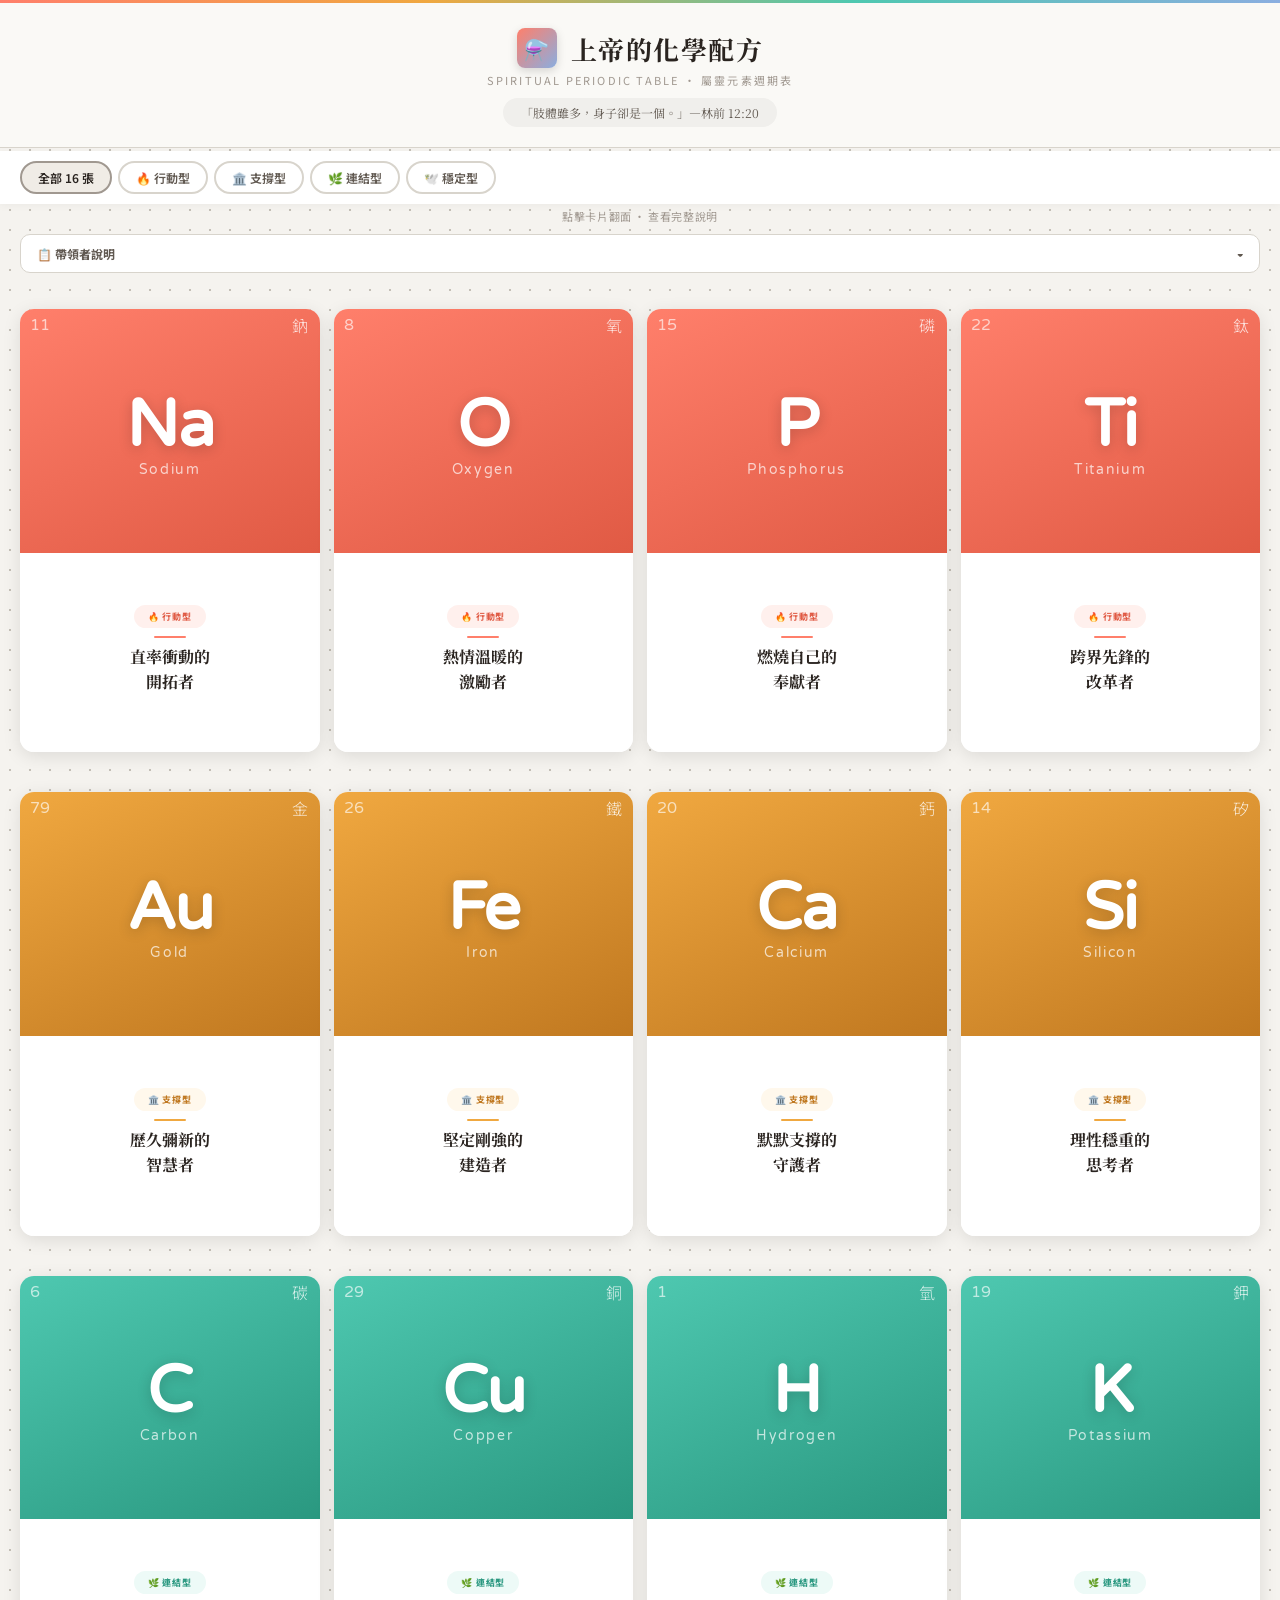
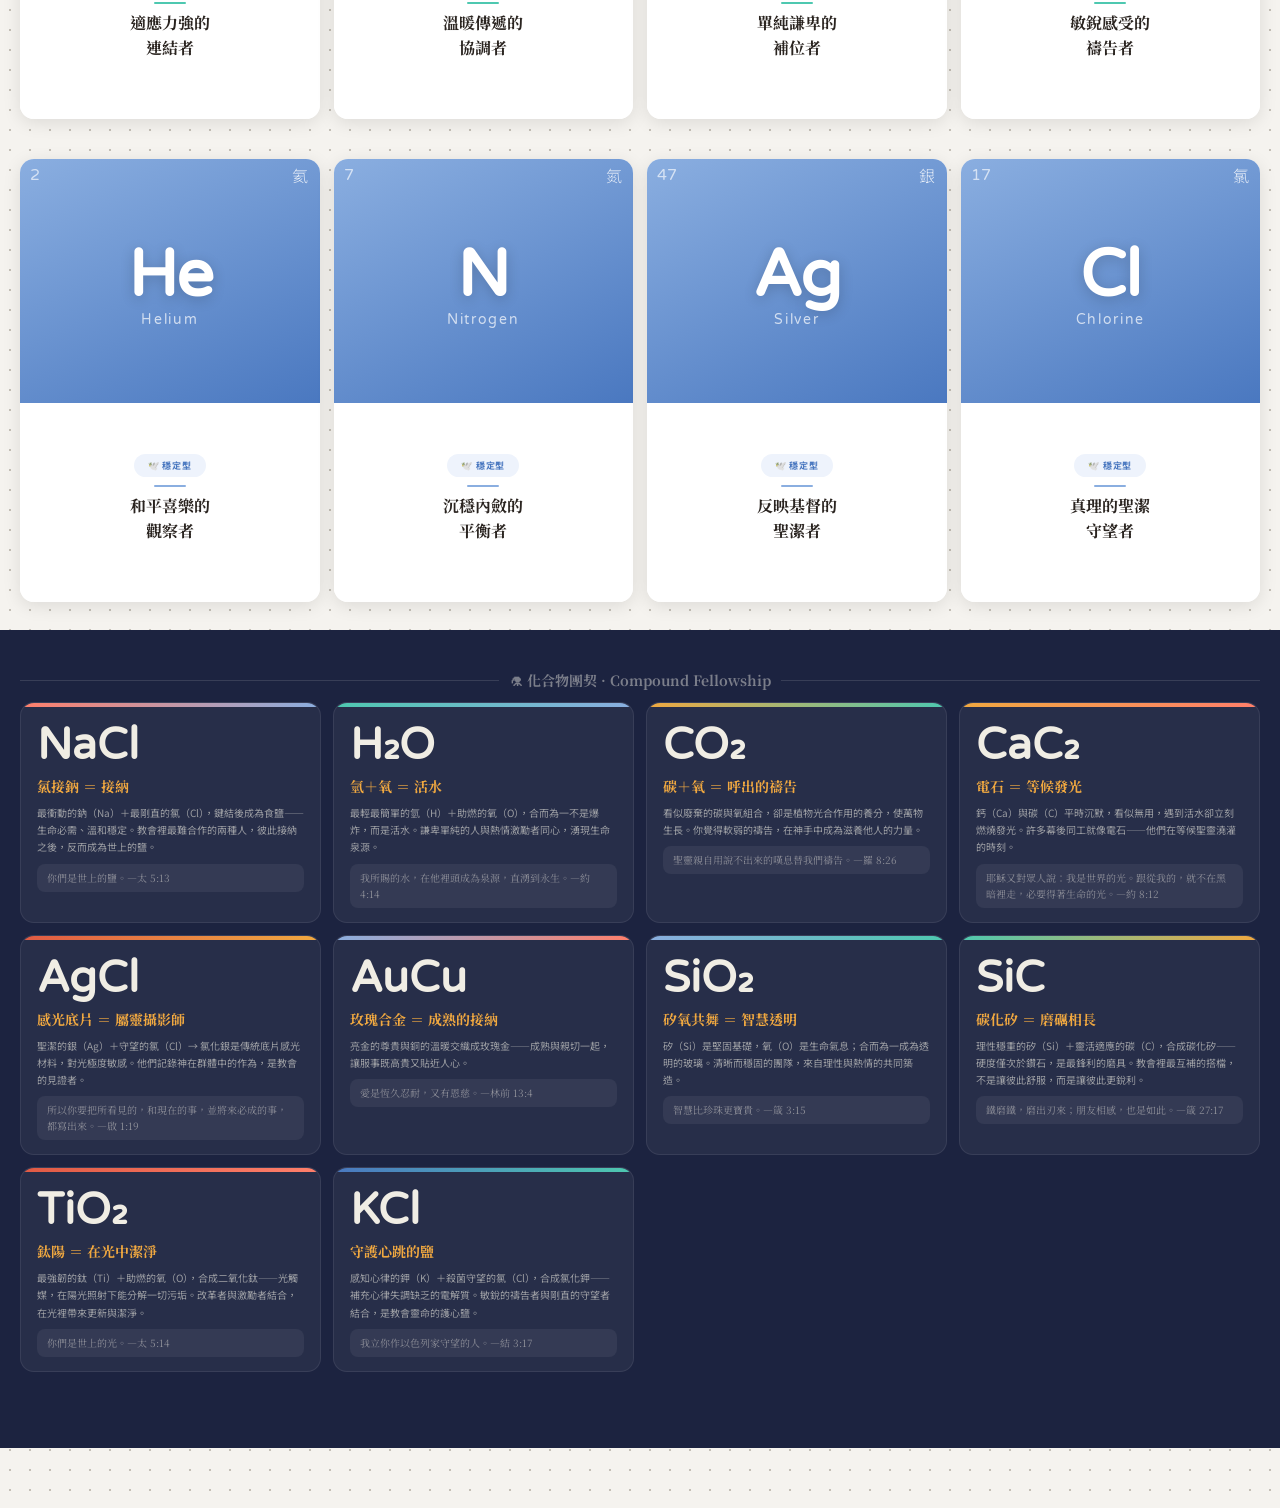
==== index.html @ c9b20472 "publish" ====
<!DOCTYPE html>
<!-- saved from url=(0059)file:///Users/YLC/Downloads/spiritual_element_cards_v2.html -->
<html lang="zh-TW"><head><meta http-equiv="Content-Type" content="text/html; charset=UTF-8">

<meta name="viewport" content="width=device-width, initial-scale=1.0">
<title>屬靈元素週期表 · 彩色版</title>
<link href="https://fonts.googleapis.com/css2?family=Varela+Round&family=Nunito:wght@400;600;700;800;900&family=Noto+Serif+TC:wght@300;400;500;700&family=Noto+Sans+TC:wght@300;400;500;700&display=swap" rel="stylesheet">
<link rel="stylesheet" href="style.css">
</head>
<body>

<div class="header">
  <div class="header-top">
    <div class="header-icon">⚗️</div>
    <h1>上帝的化學配方</h1>
  </div>
  <div class="header-sub">Spiritual Periodic Table · 屬靈元素週期表</div>
  <div class="verse-strip">「肢體雖多，身子卻是一個。」—林前 12:20</div>
</div>

<div class="legend">
  <div class="leg-item"><div class="leg-dot" style="background:var(--action-main)"></div>🔥 行動型</div>
  <div class="leg-item"><div class="leg-dot" style="background:var(--struct-main)"></div>🏛️ 支撐型</div>
  <div class="leg-item"><div class="leg-dot" style="background:var(--rel-main)"></div>🌿 連結型</div>
  <div class="leg-item"><div class="leg-dot" style="background:var(--stab-main)"></div>🕊️ 穩定型</div>
</div>

<div class="filter-bar">
  <div class="fbtn-group">
    <button class="fbtn on-all" onclick="filter(&#39;all&#39;,this,&#39;on-all&#39;)">全部 16 張</button>
    <button class="fbtn" onclick="filter(&#39;action&#39;,this,&#39;on-action&#39;)">🔥 行動型</button>
    <button class="fbtn" onclick="filter(&#39;structural&#39;,this,&#39;on-structural&#39;)">🏛️ 支撐型</button>
    <button class="fbtn" onclick="filter(&#39;relational&#39;,this,&#39;on-relational&#39;)">🌿 連結型</button>
    <button class="fbtn" onclick="filter(&#39;stabilizing&#39;,this,&#39;on-stabilizing&#39;)">🕊️ 穩定型</button>
  </div>
</div>
<div class="controls">
  <p class="hint">點擊卡片翻面 · 查看完整說明</p>
</div>

<div class="guide-section">
  <button class="guide-toggle" onclick="toggleGuide(this)">📋 帶領者說明 <span class="guide-arrow">▾</span></button>
  <div class="guide-body" id="guideBody">
    <div class="guide-content">
      <div class="guide-col">
        <div class="guide-head">⏱ 精簡版 60 分鐘</div>
        <ol class="guide-steps">
          <li><strong>開場說明</strong>（5 min）介紹四種類型，說開場語</li>
          <li><strong>選牌</strong>（10 min）每人從桌上選 1–2 張最像自己的</li>
          <li><strong>翻牌分享</strong>（25 min）分享「最有共鳴」與「最意外」各一點</li>
          <li><strong>化合物配對</strong>（15 min）帶領者選 2–3 組，讓相關元素的人互動</li>
          <li><strong>結尾禱告</strong>（5 min）</li>
        </ol>
        <div class="guide-head" style="margin-top:14px">⏱ 完整版 90 分鐘</div>
        <p class="guide-note">同上，但翻牌分享延長至 45 min，依類型分小組討論；化合物全套逐一介紹。</p>
      </div>
      <div class="guide-col">
        <div class="guide-head">📣 開場語建議</div>
        <p class="guide-tip">「今天的元素類型不是考試結果。你可以不同意自己的分類，也可以同時是好幾個元素。在不同生命場域你可能展現完全不同的特質——這才是正常的人。這是探索的起點，不是固定的標籤。」</p>
        <div class="guide-head" style="margin-top:14px">⚠ 帶領提醒</div>
        <ul class="guide-tips-list">
          <li>「留意」欄是給自己反思的工具，不是拿來評論別人</li>
          <li>不認識的聖經人物沒關係，卡片上有簡短說明，或說「之後可以查查他的故事」</li>
          <li>慕道友在場時，「屬靈特質」可說成「你在關係中展現的特質」</li>
        </ul>
      </div>
    </div>
  </div>
</div>

<div class="grid" id="grid"></div>

<div class="board-section">
<div class="section-wrap">
  <div class="section-title"><span>⚗ 化合物團契 · Compound Fellowship</span></div>
  <div class="cgrid" id="cgrid"></div>
</div>
</div>

<script src="script.js"></script>
</body></html>
---- style.css ----
:root {
  --action-main:   #FF7F6B;
  --action-deep:   #E05A44;
  --action-pale:   #FFF0ED;
  --action-mid:    #FFB8AC;
  --struct-main:   #F0A840;
  --struct-deep:   #C07820;
  --struct-pale:   #FFF8EC;
  --struct-mid:    #F8D090;
  --rel-main:      #4EC8B0;
  --rel-deep:      #2A9880;
  --rel-pale:      #EDFAF7;
  --rel-mid:       #A0E8D8;
  --stab-main:     #8AAEE0;
  --stab-deep:     #4A78C0;
  --stab-pale:     #EEF3FC;
  --stab-mid:      #C0D4F4;
  --gray1:  #f0efec;
  --gray2:  #d8d4cc;
  --gray3:  #a09890;
  --gray4:  #605850;
  --dark:   #2a2420;
  --board:      #1c2340;
  --board-text: #f0ede4;
}
* { margin:0; padding:0; box-sizing:border-box; }

body {
  background-color: #f5f3ef;
  background-image: radial-gradient(circle, #c4bfb6 1px, transparent 1px);
  background-size: 20px 20px;
  font-family: 'Noto Sans TC', sans-serif;
  color: var(--dark);
  min-height: 100vh;
  padding-bottom: 60px;
}

/* ── HEADER ── */
.header {
  background: white;
  text-align: center;
  padding: 28px 20px 20px;
  box-shadow: 0 2px 12px rgba(0,0,0,0.06);
  margin-bottom: 4px;
}
.header-top {
  display: flex;
  align-items: center;
  justify-content: center;
  gap: 14px;
  margin-bottom: 4px;
}
.header-icon {
  width: 40px; height: 40px;
  background: linear-gradient(135deg, var(--action-main), var(--stab-main));
  border-radius: 8px;
  display: flex; align-items: center; justify-content: center;
  font-size: 20px;
  box-shadow: 0 3px 10px rgba(0,0,0,0.15);
}
.header h1 {
  font-family: 'Noto Serif TC', serif;
  font-size: clamp(18px, 4vw, 26px);
  font-weight: 700;
  color: var(--dark);
  letter-spacing: 0.06em;
}
.header-sub {
  font-size: 11px;
  color: var(--gray3);
  letter-spacing: 0.2em;
  text-transform: uppercase;
  margin-bottom: 10px;
}
.verse-strip {
  display: inline-block;
  background: var(--gray1);
  border-radius: 20px;
  padding: 6px 18px;
  font-family: 'Noto Serif TC', serif;
  font-size: 12px;
  color: var(--gray4);
}

/* ── FILTER BAR ── */
.filter-bar {
  background: white;
  display: flex;
  align-items: center;
  justify-content: space-between;
  gap: 12px;
  padding: 10px 20px;
  flex-wrap: nowrap;
  box-shadow: 0 2px 8px rgba(0,0,0,0.04);
  position: sticky;
  top: 0;
  z-index: 100;
}
.fbtn-group {
  display: flex;
  gap: 6px;
  flex-wrap: wrap;
  align-items: center;
}
.fbtn {
  font-family: 'Noto Sans TC', sans-serif;
  font-size: 12px;
  font-weight: 600;
  padding: 6px 16px;
  border: 2px solid var(--gray2);
  border-radius: 24px;
  background: white;
  color: var(--gray4);
  cursor: pointer;
  transition: all 0.2s;
}
.fbtn.on-all        { background: #f0ece6; border-color: var(--gray3); color: var(--dark); }
.fbtn.on-action     { background: var(--action-pale); border-color: var(--action-main); color: var(--action-deep); }
.fbtn.on-structural { background: var(--struct-pale); border-color: var(--struct-main); color: var(--struct-deep); }
.fbtn.on-relational { background: var(--rel-pale); border-color: var(--rel-main); color: var(--rel-deep); }
.fbtn.on-stabilizing{ background: var(--stab-pale); border-color: var(--stab-main); color: var(--stab-deep); }

.controls {
  text-align: center;
  padding: 4px 0 10px;
}

.hint {
  font-size: 11px;
  color: var(--gray3);
  letter-spacing: 0.05em;
}


/* ── GRID ── */
.grid {
  display: grid;
  grid-template-columns: repeat(auto-fill, minmax(162px, 1fr));
  gap: 28px 14px;
  padding: 8px 20px 28px;
  max-width: 1280px;
  margin: 0 auto;
}
@media (min-width: 720px) {
  .grid { grid-template-columns: repeat(4, 1fr); }
}

/* ── CARD FLIP ── */
.card {
  perspective: 800px;
  cursor: pointer;
  transition: transform 0.25s;
  padding-top: 12px;
}
.card:hover { transform: translateY(-4px); }
.card.gone { display: none; }

.inner {
  position: relative;
  width: 100%;
  padding-bottom: 148%;
  transform-style: preserve-3d;
  transition: transform 0.6s cubic-bezier(0.645,0.045,0.355,1);
}
.card.flipped .inner { transform: rotateY(180deg); }

.face {
  position: absolute;
  inset: 0;
  border-radius: 14px;
  backface-visibility: hidden;
  -webkit-backface-visibility: hidden;
  overflow: hidden;
  display: flex;
  flex-direction: column;
}

/* ── FRONT ── */
.front {
  align-items: center;
  box-shadow: 0 4px 18px rgba(0,0,0,0.10);
  background: white;
  border-radius: 14px;
}

.color-band {
  width: 100%;
  height: 55%;
  position: relative;
  display: flex;
  flex-direction: column;
  align-items: center;
  justify-content: center;
  padding: 8px 10px 6px;
  flex-shrink: 0;
}

/* ── TYPE PILL：卡片下半部頂部 ── */
.type-pill {
  font-size: 9px;
  font-weight: 700;
  letter-spacing: 0.08em;
  padding: 5px 14px;
  border-radius: 12px;
  white-space: nowrap;
  margin-bottom: 8px;
}

/* 預設：淡化背色 */
.t-action     .type-pill { background: var(--action-pale); color: var(--action-deep); box-shadow: none; }
.t-structural .type-pill { background: var(--struct-pale); color: var(--struct-deep); box-shadow: none; }
.t-relational .type-pill { background: var(--rel-pale); color: var(--rel-deep); box-shadow: none; }
.t-stabilizing .type-pill { background: var(--stab-pale); color: var(--stab-deep); box-shadow: none; }

.atomic-no {
  position: absolute;
  top: 8px; left: 10px;
  font-family: 'Varela Round', 'Nunito', sans-serif;
  font-size: 16px;
  font-weight: 300;
  color: rgba(255,255,255,0.65);
  line-height: 1;
}

.zh-name {
  position: absolute;
  top: 8px; right: 10px;
  font-family: 'Noto Sans TC', sans-serif;
  font-size: 16px;
  font-weight: 300;
  color: rgba(255,255,255,0.82);
  letter-spacing: 0.08em;
  line-height: 1;
}

.sym {
  font-family: 'Varela Round', 'Nunito', sans-serif;
  font-size: clamp(50px, 10vw, 66px);
  font-weight: 900;
  color: white;
  line-height: 1;
  text-shadow: 0 3px 14px rgba(0,0,0,0.18);
  letter-spacing: -1px;
  margin-top: 6px;
}

.eng-name {
  font-family: 'Varela Round', 'Nunito', sans-serif;
  font-size: 14px;
  font-weight: 150;
  color: rgba(255,255,255,0.70);
  letter-spacing: 0.12em;
  margin-top: 3px;
  text-transform: capitalize;
}

.card-lower {
  background: white;
  width: 100%;
  flex: 1;
  display: flex;
  flex-direction: column;
  align-items: center;
  justify-content: center;
  padding: 10px 10px;
}

.divider {
  width: 32px;
  height: 2px;
  border-radius: 2px;
  margin-bottom: 7px;
}

.card-title {
  font-family: 'Noto Serif TC', serif;
  font-size: 16px;
  font-weight: 700;
  text-align: center;
  line-height: 1.55;
  color: var(--dark);
  margin-bottom: 6px;
}

.card-target {
  font-size: 12px;
  color: var(--gray3);
  text-align: center;
  line-height: 1.5;
  padding: 0 4px;
}

.t-action     .color-band  { background: linear-gradient(155deg, var(--action-main), var(--action-deep)); }
.t-action     .divider     { background: var(--action-main); }
.t-structural .color-band  { background: linear-gradient(155deg, var(--struct-main), var(--struct-deep)); }
.t-structural .divider     { background: var(--struct-main); }
.t-relational .color-band  { background: linear-gradient(155deg, var(--rel-main), var(--rel-deep)); }
.t-relational .divider     { background: var(--rel-main); }
.t-stabilizing .color-band { background: linear-gradient(155deg, var(--stab-main), var(--stab-deep)); }
.t-stabilizing .divider    { background: var(--stab-main); }

/* ── BACK ── */
.back {
  transform: rotateY(180deg);
  background: white;
  box-shadow: 0 4px 18px rgba(0,0,0,0.10);
  overflow: hidden;
  border-radius: 14px;
}
.back-header {
  width: 100%;
  padding: 12px 12px 10px;
  display: flex;
  align-items: center;
  gap: 8px;
}
.back-sym-badge {
  width: 38px; height: 38px;
  border-radius: 8px;
  display: flex;
  align-items: center;
  justify-content: center;
  font-family: 'Varela Round', 'Nunito', sans-serif;
  font-size: 17px;
  font-weight: 900;
  color: white;
  flex-shrink: 0;
}
.back-title-block { flex: 1; min-width: 0; display: flex; align-items: center; justify-content: space-between; gap: 6px; }
.bperson-tag { font-size: 10px; color: var(--gray3); text-align: right; flex-shrink: 0; line-height: 1.4; }
.bperson-note { font-size: 8px; font-weight: 400; opacity: 0.7; display: block; }
.btitle {
  font-family: 'Noto Serif TC', serif;
  font-size: 10px;
  font-weight: 700;
  color: var(--dark);
  line-height: 1.4;
}
.bsub {
  font-size: 8px;
  color: var(--gray3);
  margin-top: 1px;
  font-family: 'Varela Round', sans-serif;
}
.back-divider {
  width: calc(100% - 24px);
  height: 1px;
  background: var(--gray2);
  margin: 0 12px;
}
.back-body {
  flex: 1;
  overflow-y: auto;
  padding: 8px 12px 10px;
  scrollbar-width: thin;
  scrollbar-color: var(--gray2) transparent;
  display: flex;
  flex-direction: column;
}
.back-body::-webkit-scrollbar { width: 3px; }
.back-body::-webkit-scrollbar-thumb { background: var(--gray2); border-radius: 2px; }


.blabel {
  font-size: 7.5px;
  font-weight: 700;
  letter-spacing: 0.18em;
  text-transform: uppercase;
  color: var(--gray3);
  margin: 7px 0 2px;
}
.blabel:first-child { margin-top: 0; }
.btext {
  font-family: 'Noto Sans TC', sans-serif;
  font-size: 9.5px;
  color: var(--gray4);
  line-height: 1.65;
}
.bweak {
  font-size: 9px;
  color: var(--gray3);
  line-height: 1.6;
  font-style: italic;
}
.bverse {
  font-family: 'Noto Serif TC', serif;
  font-size: 9px;
  line-height: 1.65;
  padding: 6px 8px;
  border-radius: 6px;
  margin-top: 6px;
}
.t-action     .back-sym-badge { background: var(--action-main); }
.t-action     .back-header    { background: var(--action-pale); }
.t-action     .bverse         { background: var(--action-pale); color: var(--action-deep); }
.t-structural .back-sym-badge { background: var(--struct-main); }
.t-structural .back-header    { background: var(--struct-pale); }
.t-structural .bverse         { background: var(--struct-pale); color: var(--struct-deep); }
.t-relational .back-sym-badge { background: var(--rel-main); }
.t-relational .back-header    { background: var(--rel-pale); }
.t-relational .bverse         { background: var(--rel-pale); color: var(--rel-deep); }
.t-stabilizing .back-sym-badge { background: var(--stab-main); }
.t-stabilizing .back-header   { background: var(--stab-pale); }
.t-stabilizing .bverse        { background: var(--stab-pale); color: var(--stab-deep); }

/* ── COMPOUND SECTION ── */
.section-wrap {
  max-width: 1280px;
  margin: 0 auto;
  padding: 0 20px;
}
.section-title {
  display: flex;
  align-items: center;
  gap: 10px;
  margin-bottom: 12px;
}
.section-title span {
  font-family: 'Noto Serif TC', serif;
  font-size: 14px;
  font-weight: 700;
  color: var(--gray4);
  white-space: nowrap;
}
.section-title::before, .section-title::after {
  content: '';
  flex: 1;
  height: 1px;
  background: var(--gray2);
}
.cgrid {
  display: grid;
  grid-template-columns: repeat(auto-fill, minmax(240px,1fr));
  gap: 12px;
  padding-bottom: 20px;
}
.ccard {
  background: white;
  border-radius: 14px;
  padding: 16px 16px 14px;
  box-shadow: 0 3px 12px rgba(0,0,0,0.07);
  transition: transform 0.2s, box-shadow 0.2s;
  position: relative;
  overflow: hidden;
}
.ccard:hover { transform: translateY(-3px); box-shadow: 0 6px 20px rgba(0,0,0,0.12); }
.ccard::before { content:''; position:absolute; top:0; left:0; right:0; height:4px; }
.ccard:nth-child(1)::before { background: linear-gradient(90deg, var(--action-main), var(--stab-main)); }
.ccard:nth-child(2)::before { background: linear-gradient(90deg, var(--rel-main), var(--stab-main)); }
.ccard:nth-child(3)::before { background: linear-gradient(90deg, var(--struct-main), var(--rel-main)); }
.ccard:nth-child(4)::before { background: linear-gradient(90deg, var(--struct-main), var(--action-main)); }
.ccard:nth-child(5)::before { background: linear-gradient(90deg, var(--action-deep), var(--struct-main)); }
.ccard:nth-child(6)::before { background: linear-gradient(90deg, var(--stab-main), var(--action-main)); }
.ccard:nth-child(7)::before { background: linear-gradient(90deg, var(--stab-main), var(--rel-main)); }
.ccard:nth-child(8)::before { background: linear-gradient(90deg, var(--rel-main), var(--struct-main)); }
.ccard:nth-child(9)::before { background: linear-gradient(90deg, var(--action-deep), var(--action-main)); }
.ccard:nth-child(10)::before { background: linear-gradient(90deg, var(--stab-deep), var(--rel-main)); }
.cformula { font-family:'Varela Round','Nunito',sans-serif; font-size:22px; font-weight:900; color:var(--dark); margin-bottom:1px; }
.cpun { font-family:'Noto Serif TC',serif; font-size:13px; font-weight:700; color:var(--gray4); margin-bottom:8px; }
.cdesc { font-family:'Noto Sans TC',sans-serif; font-size:10px; color:var(--gray3); line-height:1.72; margin-bottom:8px; }
.cverse { font-family:'Noto Serif TC',serif; font-size:10px; color:var(--gray4); background:var(--gray1); border-radius:8px; padding:6px 10px; line-height:1.6; }

/* ── LEGEND ── */
.legend {
  background: white;
  max-width: 1280px;
  margin: 0 auto 4px;
  padding: 12px 20px;
  display: flex;
  flex-wrap: wrap;
  gap: 10px;
  justify-content: center;
}
.leg-item { display:flex; align-items:center; gap:7px; font-size:11px; color:var(--gray4); }
.leg-dot { width:14px; height:14px; border-radius:4px; flex-shrink:0; }

/* ── LIGHT HEADER ── */
.header {
  background: #faf9f6;
  box-shadow: 0 1px 0 var(--gray2);
  position: relative;
}
.header::before {
  content: '';
  position: absolute;
  top: 0; left: 0; right: 0;
  height: 3px;
  background: linear-gradient(90deg, var(--action-main), var(--struct-main), var(--rel-main), var(--stab-main));
}
.header h1        { color: var(--dark); }
.header-sub       { color: var(--gray3); letter-spacing: 0.2em; }
.verse-strip      { background: var(--gray1); color: var(--gray4); }
.legend           { display: none; }

/* ── BOARD SECTION (化合物黑板) ── */
.board-section {
  background: var(--board);
  padding: 40px 0 56px;
}
.board-section .section-title span         { color: rgba(240,237,228,0.45); }
.board-section .section-title::before,
.board-section .section-title::after       { background: rgba(255,255,255,0.12); }
.board-section .ccard {
  background: rgba(255,255,255,0.05);
  border: 1px solid rgba(255,255,255,0.08);
  box-shadow: none;
}
.board-section .ccard:hover {
  background: rgba(255,255,255,0.09);
  box-shadow: 0 8px 28px rgba(0,0,0,0.35);
  transform: translateY(-3px);
}
.board-section .cformula { font-size: 44px; color: var(--board-text); margin-bottom: 4px; }
.board-section .cpun     { color: var(--struct-main); font-size: 14px; font-weight: 700; }
.board-section .cdesc    { color: rgba(240,237,228,0.58); }
.board-section .cverse   { background: rgba(255,255,255,0.06); color: rgba(240,237,228,0.48); }

/* ── GUIDE SECTION ── */
.guide-section {
  max-width: 1280px;
  margin: 0 auto 16px;
  padding: 0 20px;
}
.guide-toggle {
  width: 100%;
  text-align: left;
  font-family: 'Noto Sans TC', sans-serif;
  font-size: 12px;
  font-weight: 700;
  color: var(--gray4);
  background: white;
  border: 1.5px solid var(--gray2);
  border-radius: 10px;
  padding: 10px 16px;
  cursor: pointer;
  display: flex;
  align-items: center;
  gap: 8px;
  transition: all 0.2s;
}
.guide-toggle:hover { border-color: var(--gray3); background: var(--gray1); }
.guide-toggle.open { border-radius: 10px 10px 0 0; border-bottom-color: transparent; }
.guide-arrow { margin-left: auto; transition: transform 0.25s; display: inline-block; }
.guide-toggle.open .guide-arrow { transform: rotate(180deg); }
.guide-body {
  display: none;
  background: white;
  border: 1.5px solid var(--gray2);
  border-top: none;
  border-radius: 0 0 10px 10px;
  padding: 16px 20px;
}
.guide-content {
  display: grid;
  grid-template-columns: 1fr 1fr;
  gap: 24px;
}
@media (max-width: 600px) { .guide-content { grid-template-columns: 1fr; } }
.guide-head {
  font-size: 10px;
  font-weight: 700;
  letter-spacing: 0.12em;
  text-transform: uppercase;
  color: var(--gray3);
  margin-bottom: 8px;
}
.guide-steps {
  font-size: 12px;
  color: var(--gray4);
  line-height: 1.9;
  padding-left: 18px;
  margin: 0;
}
.guide-steps strong { color: var(--dark); }
.guide-note { font-size: 11px; color: var(--gray3); line-height: 1.7; margin: 0; }
.guide-tip {
  font-family: 'Noto Serif TC', serif;
  font-size: 11px;
  color: var(--gray4);
  background: var(--gray1);
  border-radius: 8px;
  padding: 10px 14px;
  line-height: 1.8;
  margin: 0;
}
.guide-tips-list {
  font-size: 11px;
  color: var(--gray4);
  line-height: 1.9;
  padding-left: 18px;
  margin: 0;
}
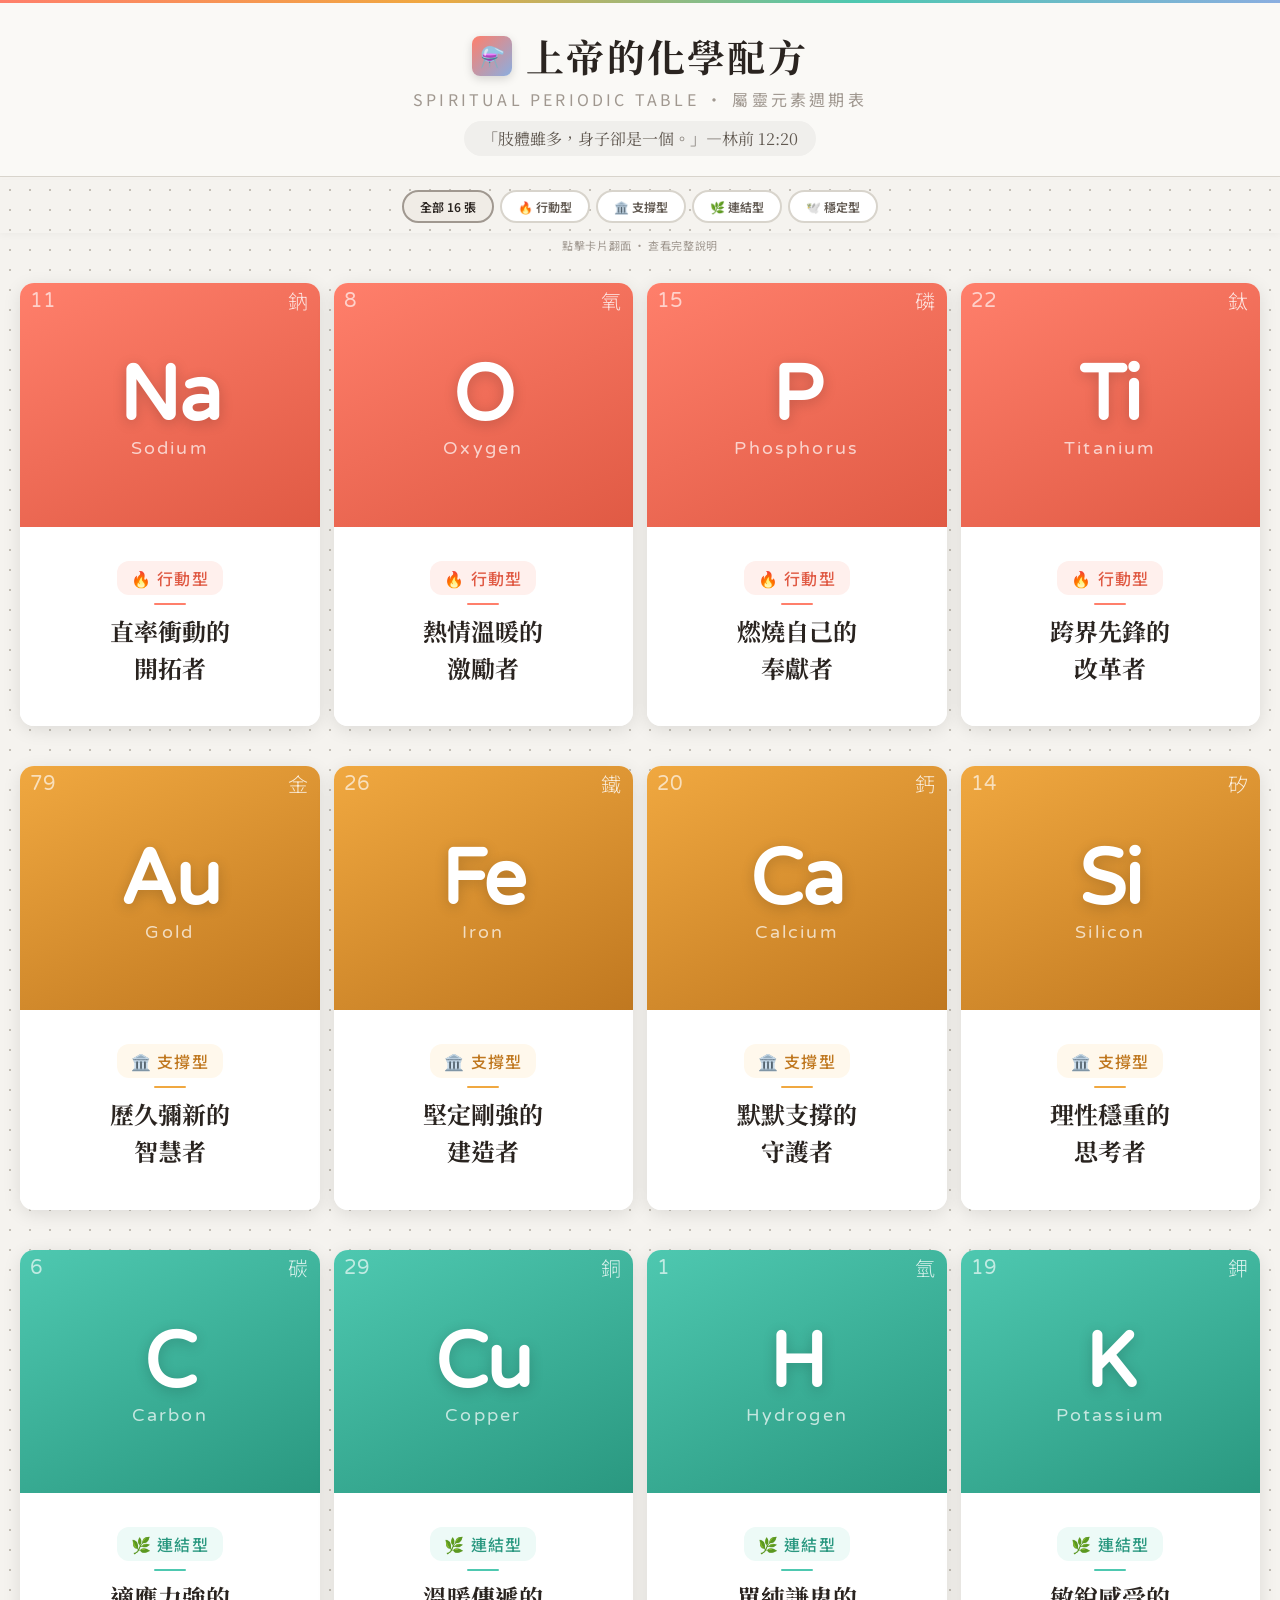
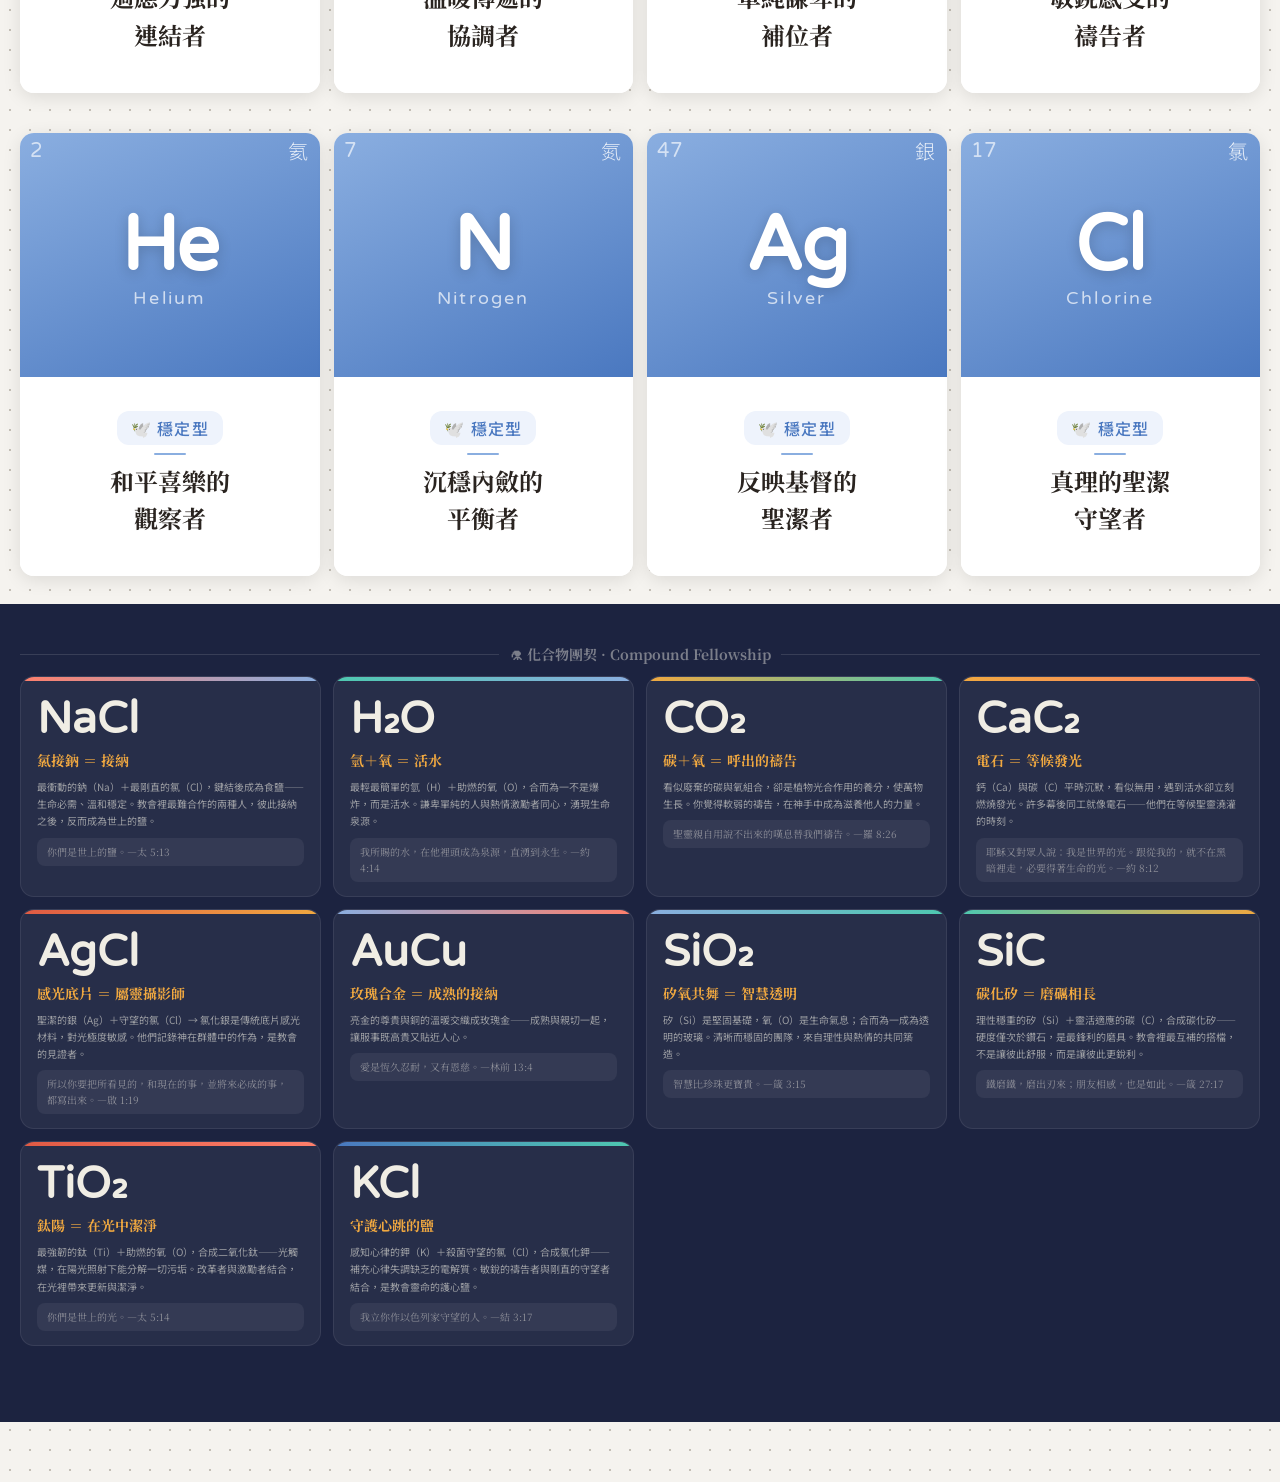
==== commit 4181196d: "移除帶領者說明區塊，filter 置中 將帶領者說明從頁面移至 帶領者說明.md； 刪除相關 CSS (.guide-*) 與 toggleGuide JS； filter-bar 改為 justif" ====
--- a/index.html
+++ b/index.html
@@ -38,35 +38,6 @@
   <p class="hint">點擊卡片翻面 · 查看完整說明</p>
 </div>
 
-<div class="guide-section">
-  <button class="guide-toggle" onclick="toggleGuide(this)">📋 帶領者說明 <span class="guide-arrow">▾</span></button>
-  <div class="guide-body" id="guideBody">
-    <div class="guide-content">
-      <div class="guide-col">
-        <div class="guide-head">⏱ 精簡版 60 分鐘</div>
-        <ol class="guide-steps">
-          <li><strong>開場說明</strong>（5 min）介紹四種類型，說開場語</li>
-          <li><strong>選牌</strong>（10 min）每人從桌上選 1–2 張最像自己的</li>
-          <li><strong>翻牌分享</strong>（25 min）分享「最有共鳴」與「最意外」各一點</li>
-          <li><strong>化合物配對</strong>（15 min）帶領者選 2–3 組，讓相關元素的人互動</li>
-          <li><strong>結尾禱告</strong>（5 min）</li>
-        </ol>
-        <div class="guide-head" style="margin-top:14px">⏱ 完整版 90 分鐘</div>
-        <p class="guide-note">同上，但翻牌分享延長至 45 min，依類型分小組討論；化合物全套逐一介紹。</p>
-      </div>
-      <div class="guide-col">
-        <div class="guide-head">📣 開場語建議</div>
-        <p class="guide-tip">「今天的元素類型不是考試結果。你可以不同意自己的分類，也可以同時是好幾個元素。在不同生命場域你可能展現完全不同的特質——這才是正常的人。這是探索的起點，不是固定的標籤。」</p>
-        <div class="guide-head" style="margin-top:14px">⚠ 帶領提醒</div>
-        <ul class="guide-tips-list">
-          <li>「留意」欄是給自己反思的工具，不是拿來評論別人</li>
-          <li>不認識的聖經人物沒關係，卡片上有簡短說明，或說「之後可以查查他的故事」</li>
-          <li>慕道友在場時，「屬靈特質」可說成「你在關係中展現的特質」</li>
-        </ul>
-      </div>
-    </div>
-  </div>
-</div>
 
 <div class="grid" id="grid"></div>
 
--- a/style.css
+++ b/style.css
@@ -60,13 +60,13 @@
 }
 .header h1 {
   font-family: 'Noto Serif TC', serif;
-  font-size: clamp(18px, 4vw, 26px);
+  font-size: clamp(18px, 4vw, 38px);
   font-weight: 700;
   color: var(--dark);
   letter-spacing: 0.06em;
 }
 .header-sub {
-  font-size: 11px;
+  font-size: 16px;
   color: var(--gray3);
   letter-spacing: 0.2em;
   text-transform: uppercase;
@@ -78,16 +78,16 @@
   border-radius: 20px;
   padding: 6px 18px;
   font-family: 'Noto Serif TC', serif;
-  font-size: 12px;
+  font-size: 16px;
   color: var(--gray4);
 }
 
 /* ── FILTER BAR ── */
 .filter-bar {
-  background: white;
-  display: flex;
-  align-items: center;
-  justify-content: space-between;
+  background: none;
+  display: flex;
+  align-items: center;
+  justify-content: center;
   gap: 12px;
   padding: 10px 20px;
   flex-wrap: nowrap;
@@ -197,8 +197,8 @@
 
 /* ── TYPE PILL：卡片下半部頂部 ── */
 .type-pill {
-  font-size: 9px;
-  font-weight: 700;
+  font-size: 16px;
+  font-weight: 500;
   letter-spacing: 0.08em;
   padding: 5px 14px;
   border-radius: 12px;
@@ -216,7 +216,7 @@
   position: absolute;
   top: 8px; left: 10px;
   font-family: 'Varela Round', 'Nunito', sans-serif;
-  font-size: 16px;
+  font-size: 20px;
   font-weight: 300;
   color: rgba(255,255,255,0.65);
   line-height: 1;
@@ -226,7 +226,7 @@
   position: absolute;
   top: 8px; right: 10px;
   font-family: 'Noto Sans TC', sans-serif;
-  font-size: 16px;
+  font-size: 20px;
   font-weight: 300;
   color: rgba(255,255,255,0.82);
   letter-spacing: 0.08em;
@@ -235,7 +235,7 @@
 
 .sym {
   font-family: 'Varela Round', 'Nunito', sans-serif;
-  font-size: clamp(50px, 10vw, 66px);
+  font-size: clamp(50px, 10vw, 76px);
   font-weight: 900;
   color: white;
   line-height: 1;
@@ -246,7 +246,7 @@
 
 .eng-name {
   font-family: 'Varela Round', 'Nunito', sans-serif;
-  font-size: 14px;
+  font-size: 18px;
   font-weight: 150;
   color: rgba(255,255,255,0.70);
   letter-spacing: 0.12em;
@@ -274,7 +274,7 @@
 
 .card-title {
   font-family: 'Noto Serif TC', serif;
-  font-size: 16px;
+  font-size: 24px;
   font-weight: 700;
   text-align: center;
   line-height: 1.55;
@@ -283,7 +283,7 @@
 }
 
 .card-target {
-  font-size: 12px;
+  font-size: 22px;
   color: var(--gray3);
   text-align: center;
   line-height: 1.5;
@@ -315,29 +315,29 @@
   gap: 8px;
 }
 .back-sym-badge {
-  width: 38px; height: 38px;
-  border-radius: 8px;
+  width: 42px; height: 42px;
+  border-radius: 10px;
   display: flex;
   align-items: center;
   justify-content: center;
   font-family: 'Varela Round', 'Nunito', sans-serif;
-  font-size: 17px;
+  font-size: 22px;
   font-weight: 900;
   color: white;
   flex-shrink: 0;
 }
 .back-title-block { flex: 1; min-width: 0; display: flex; align-items: center; justify-content: space-between; gap: 6px; }
-.bperson-tag { font-size: 10px; color: var(--gray3); text-align: right; flex-shrink: 0; line-height: 1.4; }
+.bperson-tag { font-size: 14px; color: var(--gray3); text-align: right; flex-shrink: 0; line-height: 1.4; }
 .bperson-note { font-size: 8px; font-weight: 400; opacity: 0.7; display: block; }
 .btitle {
   font-family: 'Noto Serif TC', serif;
-  font-size: 10px;
+  font-size: 16px;
   font-weight: 700;
   color: var(--dark);
   line-height: 1.4;
 }
 .bsub {
-  font-size: 8px;
+  font-size: 12px;
   color: var(--gray3);
   margin-top: 1px;
   font-family: 'Varela Round', sans-serif;
@@ -362,7 +362,7 @@
 
 
 .blabel {
-  font-size: 7.5px;
+  font-size: 14px;
   font-weight: 700;
   letter-spacing: 0.18em;
   text-transform: uppercase;
@@ -372,19 +372,19 @@
 .blabel:first-child { margin-top: 0; }
 .btext {
   font-family: 'Noto Sans TC', sans-serif;
-  font-size: 9.5px;
+  font-size: 14px;
   color: var(--gray4);
   line-height: 1.65;
 }
 .bweak {
-  font-size: 9px;
+  font-size: 14px;
   color: var(--gray3);
   line-height: 1.6;
   font-style: italic;
 }
 .bverse {
   font-family: 'Noto Serif TC', serif;
-  font-size: 9px;
+  font-size: 12px;
   line-height: 1.65;
   padding: 6px 8px;
   border-radius: 6px;
@@ -516,77 +516,3 @@
 .board-section .cverse   { background: rgba(255,255,255,0.06); color: rgba(240,237,228,0.48); }
 
 /* ── GUIDE SECTION ── */
-.guide-section {
-  max-width: 1280px;
-  margin: 0 auto 16px;
-  padding: 0 20px;
-}
-.guide-toggle {
-  width: 100%;
-  text-align: left;
-  font-family: 'Noto Sans TC', sans-serif;
-  font-size: 12px;
-  font-weight: 700;
-  color: var(--gray4);
-  background: white;
-  border: 1.5px solid var(--gray2);
-  border-radius: 10px;
-  padding: 10px 16px;
-  cursor: pointer;
-  display: flex;
-  align-items: center;
-  gap: 8px;
-  transition: all 0.2s;
-}
-.guide-toggle:hover { border-color: var(--gray3); background: var(--gray1); }
-.guide-toggle.open { border-radius: 10px 10px 0 0; border-bottom-color: transparent; }
-.guide-arrow { margin-left: auto; transition: transform 0.25s; display: inline-block; }
-.guide-toggle.open .guide-arrow { transform: rotate(180deg); }
-.guide-body {
-  display: none;
-  background: white;
-  border: 1.5px solid var(--gray2);
-  border-top: none;
-  border-radius: 0 0 10px 10px;
-  padding: 16px 20px;
-}
-.guide-content {
-  display: grid;
-  grid-template-columns: 1fr 1fr;
-  gap: 24px;
-}
-@media (max-width: 600px) { .guide-content { grid-template-columns: 1fr; } }
-.guide-head {
-  font-size: 10px;
-  font-weight: 700;
-  letter-spacing: 0.12em;
-  text-transform: uppercase;
-  color: var(--gray3);
-  margin-bottom: 8px;
-}
-.guide-steps {
-  font-size: 12px;
-  color: var(--gray4);
-  line-height: 1.9;
-  padding-left: 18px;
-  margin: 0;
-}
-.guide-steps strong { color: var(--dark); }
-.guide-note { font-size: 11px; color: var(--gray3); line-height: 1.7; margin: 0; }
-.guide-tip {
-  font-family: 'Noto Serif TC', serif;
-  font-size: 11px;
-  color: var(--gray4);
-  background: var(--gray1);
-  border-radius: 8px;
-  padding: 10px 14px;
-  line-height: 1.8;
-  margin: 0;
-}
-.guide-tips-list {
-  font-size: 11px;
-  color: var(--gray4);
-  line-height: 1.9;
-  padding-left: 18px;
-  margin: 0;
-}
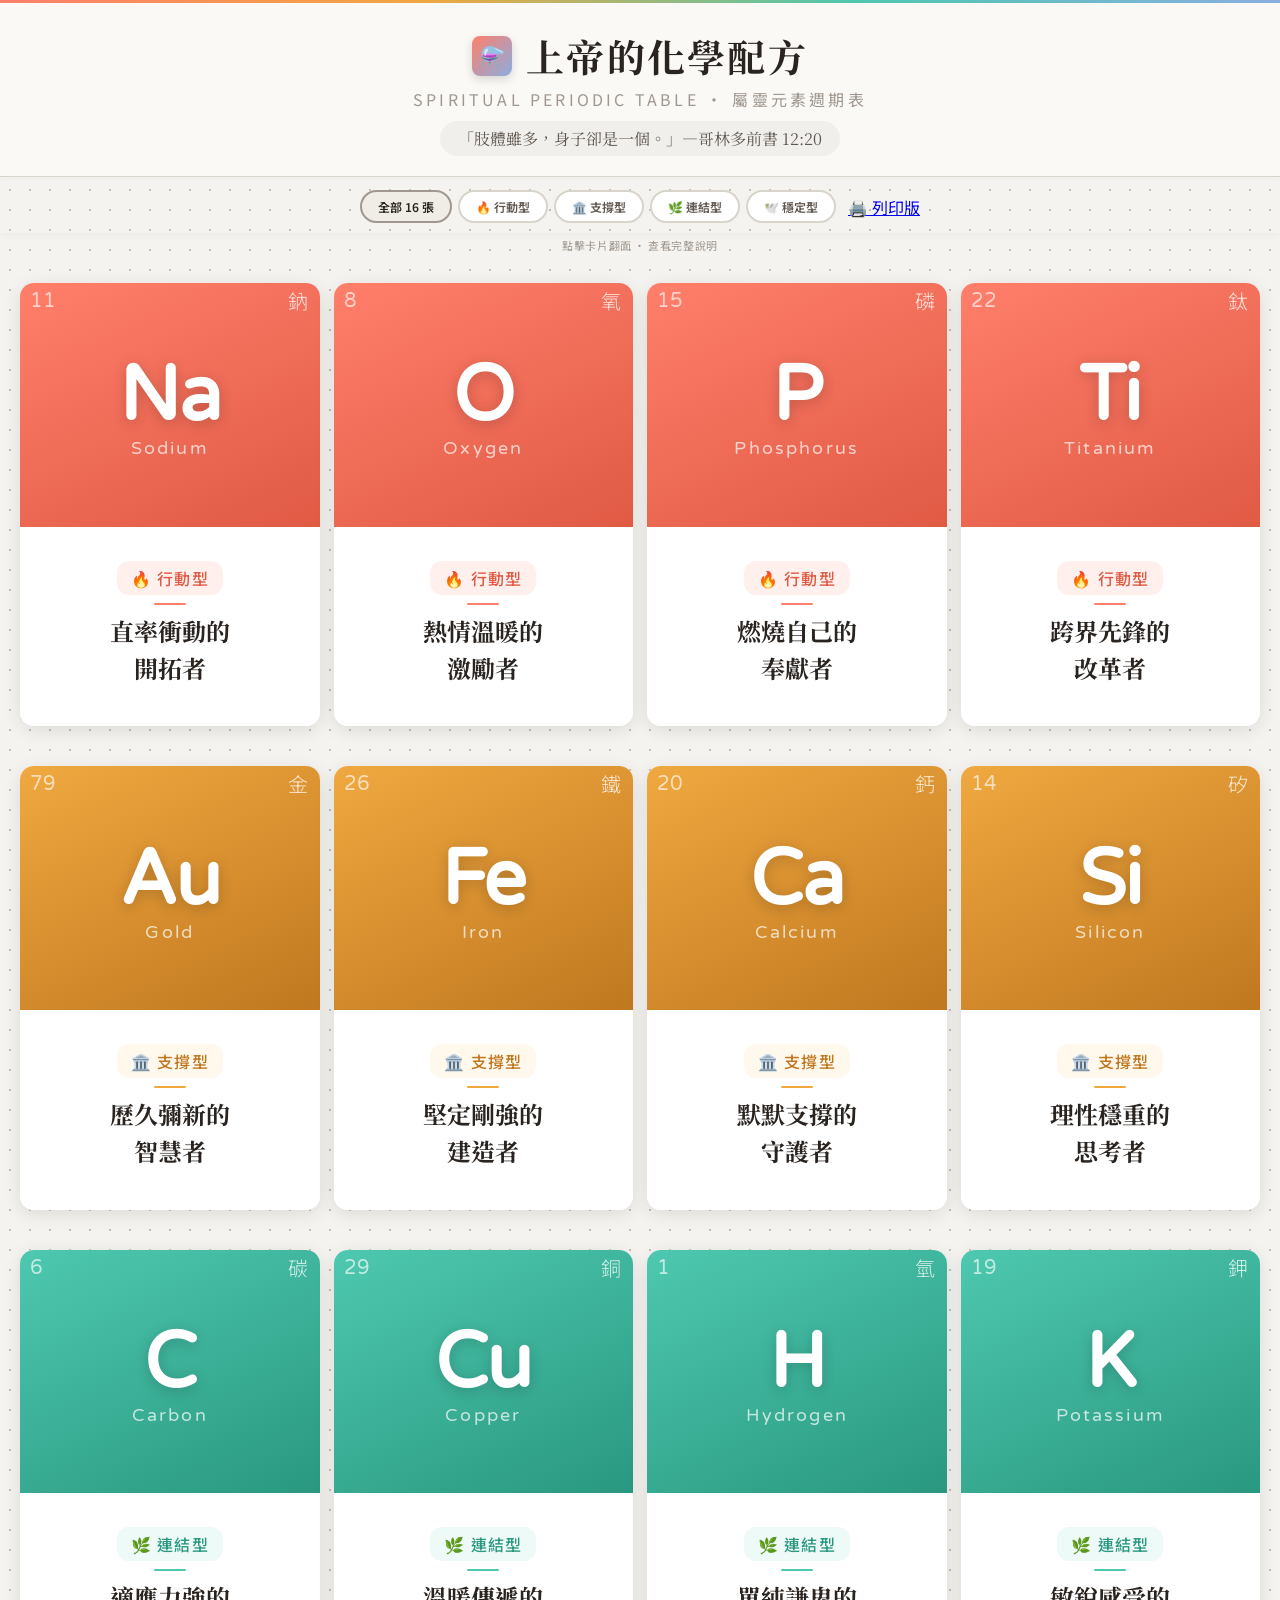
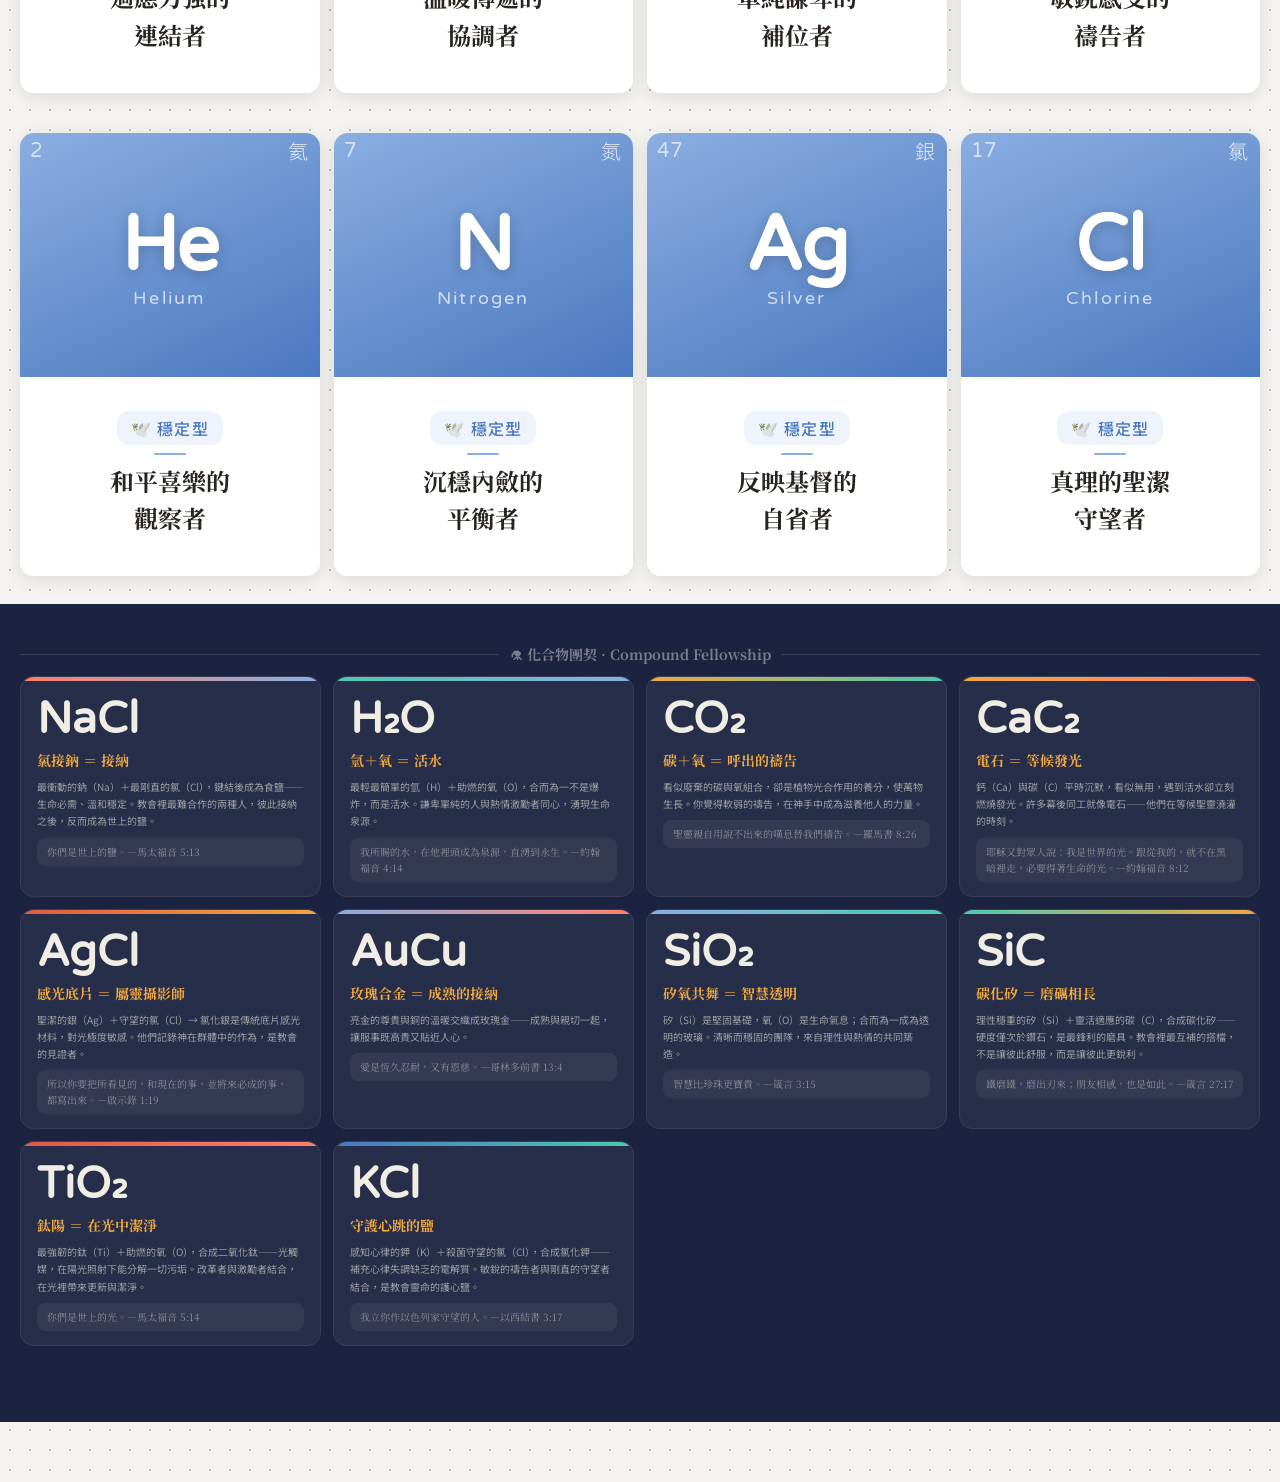
==== commit da7164a8: "add print function" ====
--- a/index.html
+++ b/index.html
@@ -15,7 +15,7 @@
     <h1>上帝的化學配方</h1>
   </div>
   <div class="header-sub">Spiritual Periodic Table · 屬靈元素週期表</div>
-  <div class="verse-strip">「肢體雖多，身子卻是一個。」—林前 12:20</div>
+  <div class="verse-strip">「肢體雖多，身子卻是一個。」—哥林多前書 12:20</div>
 </div>
 
 <div class="legend">
@@ -33,6 +33,7 @@
     <button class="fbtn" onclick="filter(&#39;relational&#39;,this,&#39;on-relational&#39;)">🌿 連結型</button>
     <button class="fbtn" onclick="filter(&#39;stabilizing&#39;,this,&#39;on-stabilizing&#39;)">🕊️ 穩定型</button>
   </div>
+  <a href="print.html" target="_blank" class="print-link">🖨️ 列印版</a>
 </div>
 <div class="controls">
   <p class="hint">點擊卡片翻面 · 查看完整說明</p>
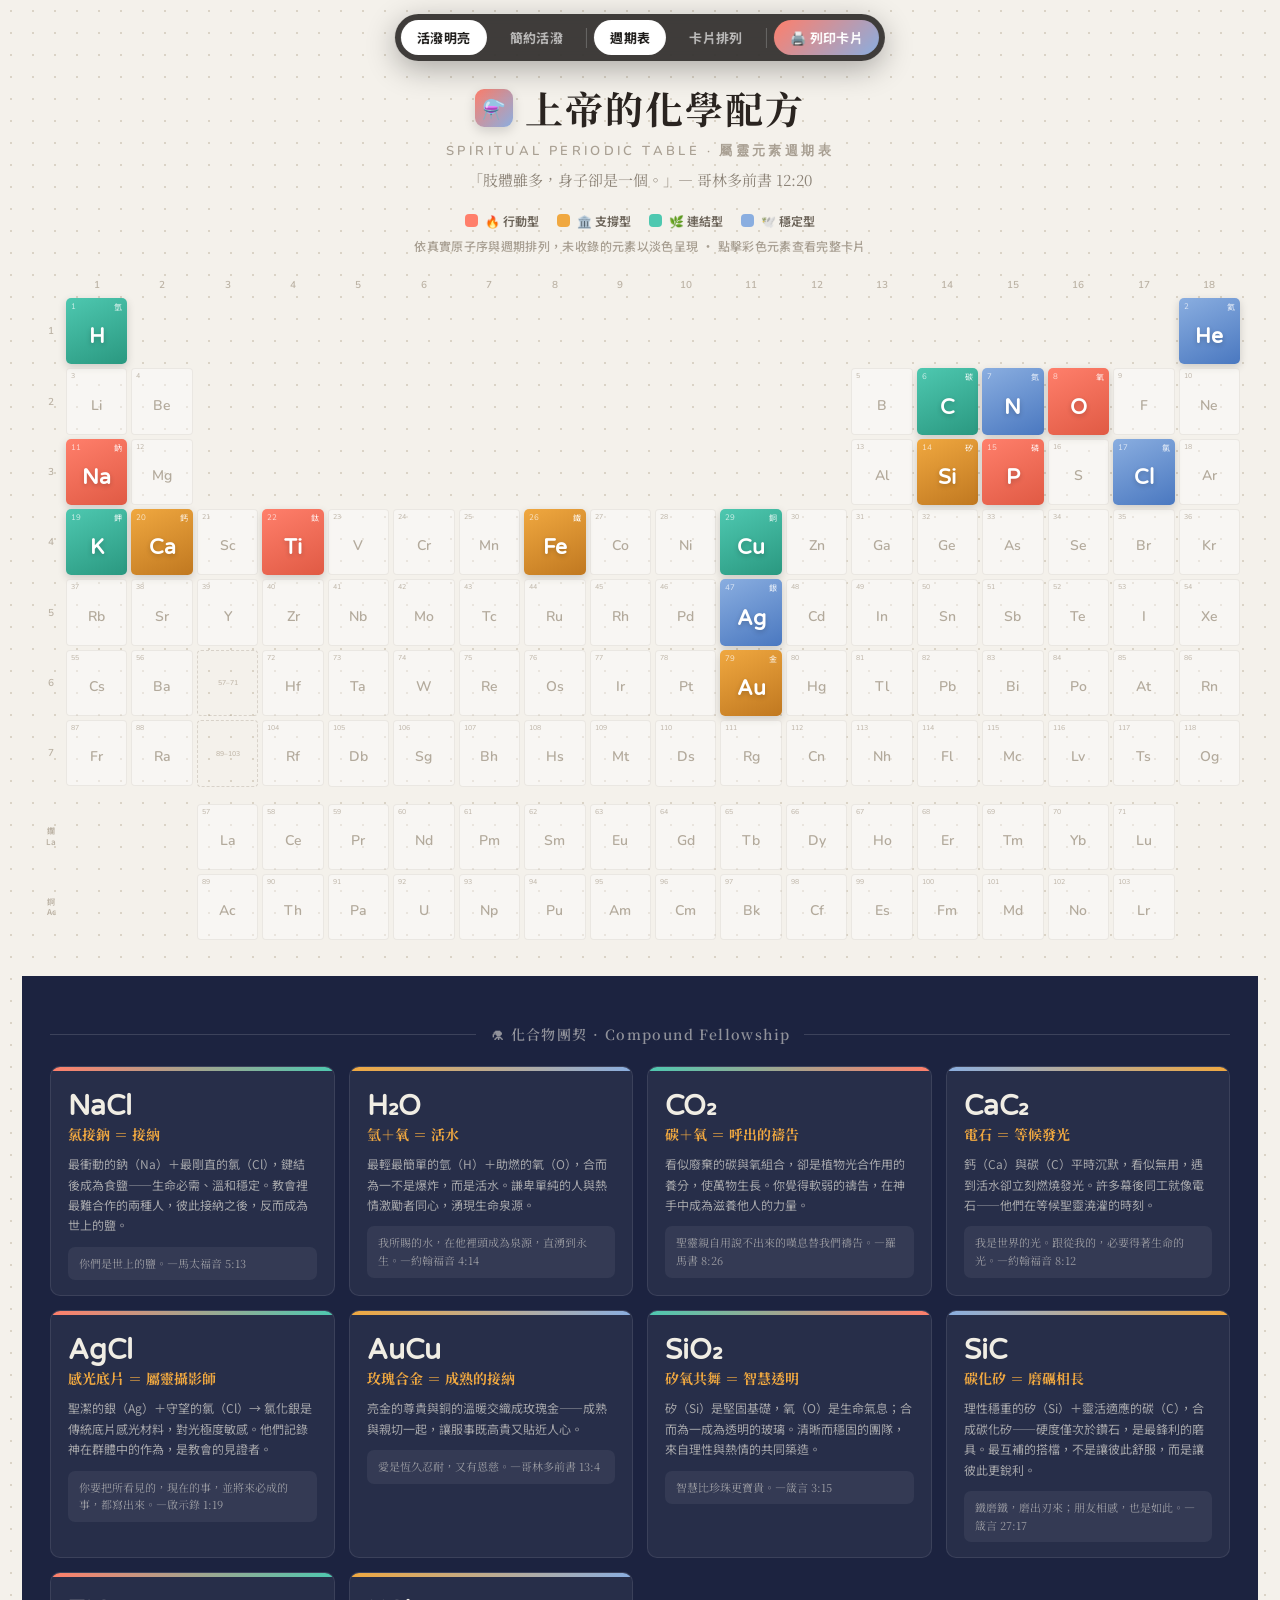
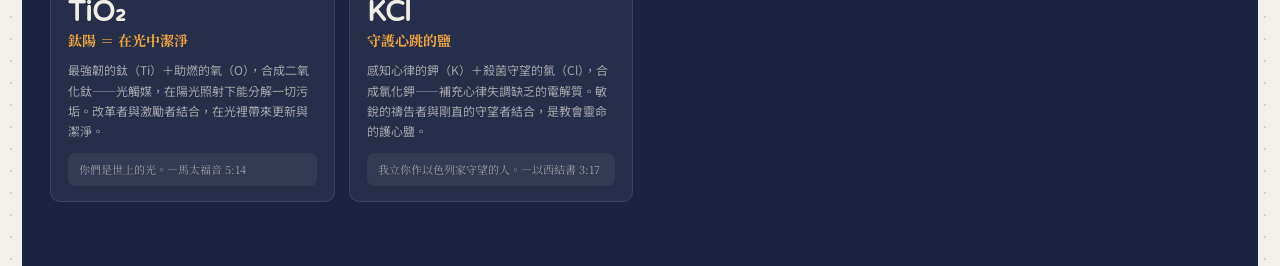
==== commit 92203eae: "expand a new style and layout with printing function" ====
--- a/index.html
+++ b/index.html
@@ -1,53 +1,84 @@
 <!DOCTYPE html>
-<!-- saved from url=(0059)file:///Users/YLC/Downloads/spiritual_element_cards_v2.html -->
-<html lang="zh-TW"><head><meta http-equiv="Content-Type" content="text/html; charset=UTF-8">
-
-<meta name="viewport" content="width=device-width, initial-scale=1.0">
-<title>屬靈元素週期表 · 彩色版</title>
-<link href="https://fonts.googleapis.com/css2?family=Varela+Round&family=Nunito:wght@400;600;700;800;900&family=Noto+Serif+TC:wght@300;400;500;700&family=Noto+Sans+TC:wght@300;400;500;700&display=swap" rel="stylesheet">
-<link rel="stylesheet" href="style.css">
+<html lang="zh-TW">
+<head>
+  <meta charset="UTF-8">
+  <meta name="viewport" content="width=device-width, initial-scale=1.0">
+  <title>上帝的化學配方 · 屬靈元素週期表</title>
+  <link rel="preconnect" href="https://fonts.googleapis.com">
+  <link rel="preconnect" href="https://fonts.gstatic.com" crossorigin>
+  <link href="https://fonts.googleapis.com/css2?family=Varela+Round&family=Nunito:wght@300;400;500;600;700;800;900&family=Noto+Serif+TC:wght@300;400;500;700;900&family=Noto+Sans+TC:wght@300;400;500;700&display=swap" rel="stylesheet">
+  <link rel="stylesheet" href="style.css">
 </head>
 <body>
 
-<div class="header">
-  <div class="header-top">
-    <div class="header-icon">⚗️</div>
-    <h1>上帝的化學配方</h1>
-  </div>
-  <div class="header-sub">Spiritual Periodic Table · 屬靈元素週期表</div>
-  <div class="verse-strip">「肢體雖多，身子卻是一個。」—哥林多前書 12:20</div>
+<!-- ── SWITCHER ── -->
+<div id="switcher">
+  <button id="sw-lively" class="sw-btn" onclick="setStyle('lively')">活潑明亮</button>
+  <button id="sw-fresh"  class="sw-btn" onclick="setStyle('fresh')">簡約活潑</button>
+  <div class="sw-sep"></div>
+  <button id="sw-table" class="sw-btn" onclick="setLayout('table')">週期表</button>
+  <button id="sw-grid"  class="sw-btn" onclick="setLayout('grid')">卡片排列</button>
+  <div class="sw-sep"></div>
+  <button class="sw-btn sw-print" onclick="openPrint()">🖨️ 列印卡片</button>
 </div>
 
-<div class="legend">
-  <div class="leg-item"><div class="leg-dot" style="background:var(--action-main)"></div>🔥 行動型</div>
-  <div class="leg-item"><div class="leg-dot" style="background:var(--struct-main)"></div>🏛️ 支撐型</div>
-  <div class="leg-item"><div class="leg-dot" style="background:var(--rel-main)"></div>🌿 連結型</div>
-  <div class="leg-item"><div class="leg-dot" style="background:var(--stab-main)"></div>🕊️ 穩定型</div>
+<!-- ── PAGE ── -->
+<div id="page">
+
+  <!-- HEADER -->
+  <div class="header">
+    <div class="header-top">
+      <div class="header-icon">⚗️</div>
+      <h1>上帝的化學配方</h1>
+    </div>
+    <div class="header-sub">Spiritual Periodic Table · 屬靈元素週期表</div>
+    <div class="verse-strip">「肢體雖多，身子卻是一個。」— 哥林多前書 12:20</div>
+  </div>
+
+  <!-- LEGEND -->
+  <div class="legend">
+    <div class="leg-item"><span class="leg-dot" style="background:#FF7F6B"></span>🔥 行動型</div>
+    <div class="leg-item"><span class="leg-dot" style="background:#F0A840"></span>🏛️ 支撐型</div>
+    <div class="leg-item"><span class="leg-dot" style="background:#4EC8B0"></span>🌿 連結型</div>
+    <div class="leg-item"><span class="leg-dot" style="background:#8AAEE0"></span>🕊️ 穩定型</div>
+  </div>
+  <div id="hint-bar" class="hint-bar"></div>
+
+  <!-- TABLE VIEW -->
+  <div id="view-table">
+    <div class="ptable-scroll">
+      <div id="ptable" class="ptable"></div>
+    </div>
+  </div>
+
+  <!-- GRID VIEW -->
+  <div id="view-grid" style="display:none">
+    <div id="type-groups" class="type-groups-wrap"></div>
+  </div>
+
+  <!-- COMPOUND SECTION -->
+  <div id="compound-section" class="board-section">
+    <div class="section-wrap">
+      <div class="section-title" id="section-title-inner"></div>
+      <div id="cgrid" class="cgrid"></div>
+    </div>
+  </div>
+
 </div>
 
-<div class="filter-bar">
-  <div class="fbtn-group">
-    <button class="fbtn on-all" onclick="filter(&#39;all&#39;,this,&#39;on-all&#39;)">全部 16 張</button>
-    <button class="fbtn" onclick="filter(&#39;action&#39;,this,&#39;on-action&#39;)">🔥 行動型</button>
-    <button class="fbtn" onclick="filter(&#39;structural&#39;,this,&#39;on-structural&#39;)">🏛️ 支撐型</button>
-    <button class="fbtn" onclick="filter(&#39;relational&#39;,this,&#39;on-relational&#39;)">🌿 連結型</button>
-    <button class="fbtn" onclick="filter(&#39;stabilizing&#39;,this,&#39;on-stabilizing&#39;)">🕊️ 穩定型</button>
+<!-- ── MODAL ── -->
+<div id="modal" onclick="closeModal()">
+  <div id="modal-inner" onclick="event.stopPropagation()">
+    <div id="modal-card" onclick="toggleModalFlip()">
+      <div id="modal-flipper">
+        <div id="modal-front" class="modal-face"></div>
+        <div id="modal-back"  class="modal-face modal-back-face"></div>
+      </div>
+    </div>
+    <div class="modal-hint">點擊卡片翻面 · 點擊空白處關閉</div>
   </div>
-  <a href="print.html" target="_blank" class="print-link">🖨️ 列印版</a>
-</div>
-<div class="controls">
-  <p class="hint">點擊卡片翻面 · 查看完整說明</p>
-</div>
-
-
-<div class="grid" id="grid"></div>
-
-<div class="board-section">
-<div class="section-wrap">
-  <div class="section-title"><span>⚗ 化合物團契 · Compound Fellowship</span></div>
-  <div class="cgrid" id="cgrid"></div>
-</div>
 </div>
 
 <script src="script.js"></script>
-</body></html>+</body>
+</html>
--- a/style.css
+++ b/style.css
@@ -1,518 +1,324 @@
+/* ── CSS VARIABLES ── */
 :root {
   --action-main:   #FF7F6B;
   --action-deep:   #E05A44;
   --action-pale:   #FFF0ED;
-  --action-mid:    #FFB8AC;
   --struct-main:   #F0A840;
   --struct-deep:   #C07820;
   --struct-pale:   #FFF8EC;
-  --struct-mid:    #F8D090;
   --rel-main:      #4EC8B0;
   --rel-deep:      #2A9880;
   --rel-pale:      #EDFAF7;
-  --rel-mid:       #A0E8D8;
   --stab-main:     #8AAEE0;
   --stab-deep:     #4A78C0;
   --stab-pale:     #EEF3FC;
-  --stab-mid:      #C0D4F4;
-  --gray1:  #f0efec;
-  --gray2:  #d8d4cc;
-  --gray3:  #a09890;
-  --gray4:  #605850;
-  --dark:   #2a2420;
-  --board:      #1c2340;
-  --board-text: #f0ede4;
-}
-* { margin:0; padding:0; box-sizing:border-box; }
+  --board:         #1c2340;
+  --board-text:    #f0ede4;
+}
+
+* { margin:0; padding:0; box-sizing:border-box; -webkit-tap-highlight-color: transparent; }
 
 body {
-  background-color: #f5f3ef;
-  background-image: radial-gradient(circle, #c4bfb6 1px, transparent 1px);
-  background-size: 20px 20px;
-  font-family: 'Noto Sans TC', sans-serif;
-  color: var(--dark);
+  font-family: 'Noto Sans TC', sans-serif;
+  color: #2A2420;
   min-height: 100vh;
-  padding-bottom: 60px;
+  -webkit-font-smoothing: antialiased;
+  -moz-osx-font-smoothing: grayscale;
+}
+
+/* ── SCROLLBAR ── */
+::-webkit-scrollbar { width:7px; height:7px; }
+::-webkit-scrollbar-thumb { background:rgba(120,110,100,.3); border-radius:4px; }
+.bk-scroll::-webkit-scrollbar { width:3px; }
+.bk-scroll::-webkit-scrollbar-thumb { background:rgba(120,110,100,.3); border-radius:2px; }
+
+/* ── SWITCHER ── */
+#switcher {
+  position: fixed;
+  top: 14px;
+  left: 50%;
+  transform: translateX(-50%);
+  z-index: 600;
+  display: flex;
+  align-items: center;
+  gap: 7px;
+  padding: 6px;
+  background: rgba(28,26,24,.84);
+  backdrop-filter: blur(10px);
+  -webkit-backdrop-filter: blur(10px);
+  border-radius: 999px;
+  box-shadow: 0 8px 30px rgba(0,0,0,.3);
+  white-space: nowrap;
+}
+
+.sw-btn {
+  border: none;
+  cursor: pointer;
+  font-family: 'Noto Sans TC', sans-serif;
+  font-size: 13px;
+  font-weight: 700;
+  letter-spacing: .03em;
+  padding: 8px 16px;
+  border-radius: 999px;
+  transition: background .2s, color .2s;
+  -webkit-appearance: none;
+  touch-action: manipulation;
+}
+
+.sw-sep {
+  width: 1px;
+  height: 20px;
+  background: rgba(255,255,255,.22);
+  flex-shrink: 0;
+}
+
+.sw-print {
+  background: linear-gradient(135deg, #FF7F6B, #8AAEE0) !important;
+  color: #fff !important;
+  display: flex;
+  align-items: center;
+  gap: 5px;
+}
+
+/* ── PAGE ── */
+#page {
+  min-height: 100vh;
+  padding: 80px 22px 0;
 }
 
 /* ── HEADER ── */
 .header {
-  background: white;
   text-align: center;
-  padding: 28px 20px 20px;
-  box-shadow: 0 2px 12px rgba(0,0,0,0.06);
-  margin-bottom: 4px;
-}
+  margin-bottom: 22px;
+}
+
 .header-top {
+  display: inline-flex;
+  align-items: center;
+  gap: 12px;
+  margin-bottom: 7px;
+}
+
+.header-icon {
+  width: 38px;
+  height: 38px;
+  border-radius: 9px;
+  background: linear-gradient(135deg, #FF7F6B, #8AAEE0);
   display: flex;
   align-items: center;
   justify-content: center;
-  gap: 14px;
-  margin-bottom: 4px;
-}
-.header-icon {
-  width: 40px; height: 40px;
-  background: linear-gradient(135deg, var(--action-main), var(--stab-main));
-  border-radius: 8px;
-  display: flex; align-items: center; justify-content: center;
-  font-size: 20px;
-  box-shadow: 0 3px 10px rgba(0,0,0,0.15);
-}
+  font-size: 19px;
+  box-shadow: 0 4px 12px rgba(0,0,0,.15);
+  flex-shrink: 0;
+}
+
 .header h1 {
   font-family: 'Noto Serif TC', serif;
-  font-size: clamp(18px, 4vw, 38px);
+  font-size: clamp(22px, 4vw, 38px);
   font-weight: 700;
-  color: var(--dark);
-  letter-spacing: 0.06em;
-}
+  letter-spacing: .05em;
+  color: #2A2420;
+}
+
 .header-sub {
-  font-size: 16px;
-  color: var(--gray3);
-  letter-spacing: 0.2em;
+  font-family: 'Nunito', sans-serif;
+  font-size: 13px;
+  font-weight: 600;
+  letter-spacing: .26em;
   text-transform: uppercase;
-  margin-bottom: 10px;
-}
+  color: #A89F92;
+}
+
 .verse-strip {
-  display: inline-block;
-  background: var(--gray1);
-  border-radius: 20px;
-  padding: 6px 18px;
   font-family: 'Noto Serif TC', serif;
-  font-size: 16px;
-  color: var(--gray4);
-}
-
-/* ── FILTER BAR ── */
-.filter-bar {
-  background: none;
-  display: flex;
-  align-items: center;
+  font-size: 15px;
+  font-weight: 400;
+  color: #8C8377;
+  margin-top: 9px;
+}
+
+/* ── LEGEND ── */
+.legend {
+  display: flex;
   justify-content: center;
-  gap: 12px;
-  padding: 10px 20px;
-  flex-wrap: nowrap;
-  box-shadow: 0 2px 8px rgba(0,0,0,0.04);
-  position: sticky;
-  top: 0;
-  z-index: 100;
-}
-.fbtn-group {
-  display: flex;
-  gap: 6px;
+  gap: 18px;
   flex-wrap: wrap;
-  align-items: center;
-}
-.fbtn {
+  padding: 0 0 8px;
+}
+
+.leg-item {
+  display: flex;
+  align-items: center;
+  gap: 7px;
   font-family: 'Noto Sans TC', sans-serif;
   font-size: 12px;
   font-weight: 600;
-  padding: 6px 16px;
-  border: 2px solid var(--gray2);
-  border-radius: 24px;
-  background: white;
-  color: var(--gray4);
+  color: #6B6358;
+}
+
+.leg-dot {
+  width: 13px;
+  height: 13px;
+  border-radius: 4px;
+  flex-shrink: 0;
+}
+
+/* ── HINT BAR ── */
+.hint-bar {
+  text-align: center;
+  font-family: 'Noto Sans TC', sans-serif;
+  font-size: 12px;
+  font-weight: 500;
+  color: #A89F92;
+  letter-spacing: .03em;
+  padding: 0 0 24px;
+}
+
+/* ── PERIODIC TABLE ── */
+#view-table {
+  padding-bottom: 28px;
+}
+
+.ptable-scroll {
+  overflow-x: auto;
+  -webkit-overflow-scrolling: touch;
+  padding: 0 0 8px;
+}
+
+.bk-scroll {
+  -webkit-overflow-scrolling: touch;
+}
+
+.ptable {
+  min-width: 940px;
+  max-width: 1200px;
+  margin: 0 auto;
+  display: grid;
+  grid-template-columns: 22px repeat(18, minmax(0, 1fr));
+  gap: 4px;
+}
+
+/* ── GRID VIEW ── */
+#view-grid {
+  padding-bottom: 28px;
+}
+
+.type-groups-wrap {
+  max-width: 1060px;
+  margin: 0 auto;
+}
+
+/* ── COMPOUND SECTION ── */
+.board-section {
+  padding: 48px 24px 64px;
+}
+
+.section-wrap {
+  max-width: 1180px;
+  margin: 0 auto;
+}
+
+.section-title {
+  display: flex;
+  align-items: center;
+  gap: 14px;
+  margin-bottom: 22px;
+}
+
+.cgrid {
+  display: grid;
+  grid-template-columns: repeat(auto-fill, minmax(246px, 1fr));
+  gap: 14px;
+}
+
+/* ── MODAL ── */
+#modal {
+  position: fixed;
+  top: 0;
+  right: 0;
+  bottom: 0;
+  left: 0;
+  z-index: 700;
+  background: rgba(20,18,16,.62);
+  backdrop-filter: blur(5px);
+  -webkit-backdrop-filter: blur(5px);
+  display: none;
+  align-items: center;
+  justify-content: center;
+  padding: 24px;
+}
+
+#modal-inner {
+  width: 300px;
+  max-width: 88vw;
+}
+
+#modal-card {
   cursor: pointer;
-  transition: all 0.2s;
-}
-.fbtn.on-all        { background: #f0ece6; border-color: var(--gray3); color: var(--dark); }
-.fbtn.on-action     { background: var(--action-pale); border-color: var(--action-main); color: var(--action-deep); }
-.fbtn.on-structural { background: var(--struct-pale); border-color: var(--struct-main); color: var(--struct-deep); }
-.fbtn.on-relational { background: var(--rel-pale); border-color: var(--rel-main); color: var(--rel-deep); }
-.fbtn.on-stabilizing{ background: var(--stab-pale); border-color: var(--stab-main); color: var(--stab-deep); }
-
-.controls {
-  text-align: center;
-  padding: 4px 0 10px;
-}
-
-.hint {
-  font-size: 11px;
-  color: var(--gray3);
-  letter-spacing: 0.05em;
-}
-
-
-/* ── GRID ── */
-.grid {
-  display: grid;
-  grid-template-columns: repeat(auto-fill, minmax(162px, 1fr));
-  gap: 28px 14px;
-  padding: 8px 20px 28px;
-  max-width: 1280px;
-  margin: 0 auto;
-}
-@media (min-width: 720px) {
-  .grid { grid-template-columns: repeat(4, 1fr); }
-}
-
-/* ── CARD FLIP ── */
-.card {
-  perspective: 800px;
-  cursor: pointer;
-  transition: transform 0.25s;
-  padding-top: 12px;
-}
-.card:hover { transform: translateY(-4px); }
-.card.gone { display: none; }
-
-.inner {
+  perspective: 1300px;
+  -webkit-perspective: 1300px;
+}
+
+#modal-flipper {
   position: relative;
   width: 100%;
-  padding-bottom: 148%;
+  aspect-ratio: 3/4.2;
   transform-style: preserve-3d;
-  transition: transform 0.6s cubic-bezier(0.645,0.045,0.355,1);
-}
-.card.flipped .inner { transform: rotateY(180deg); }
-
-.face {
-  position: absolute;
-  inset: 0;
-  border-radius: 14px;
-  backface-visibility: hidden;
-  -webkit-backface-visibility: hidden;
-  overflow: hidden;
-  display: flex;
-  flex-direction: column;
-}
-
-/* ── FRONT ── */
-.front {
-  align-items: center;
-  box-shadow: 0 4px 18px rgba(0,0,0,0.10);
-  background: white;
-  border-radius: 14px;
-}
-
-.color-band {
-  width: 100%;
-  height: 55%;
-  position: relative;
-  display: flex;
-  flex-direction: column;
-  align-items: center;
-  justify-content: center;
-  padding: 8px 10px 6px;
-  flex-shrink: 0;
-}
-
-/* ── TYPE PILL：卡片下半部頂部 ── */
-.type-pill {
-  font-size: 16px;
+  -webkit-transform-style: preserve-3d;
+  transition: transform .6s cubic-bezier(.65,.05,.36,1);
+  -webkit-transition: -webkit-transform .6s cubic-bezier(.65,.05,.36,1);
+}
+
+.modal-back-face {
+  transform: rotateY(180deg);
+  -webkit-transform: rotateY(180deg);
+}
+
+.modal-hint {
+  text-align: center;
+  color: rgba(255,255,255,.82);
+  margin-top: 14px;
+  font-family: 'Noto Sans TC', sans-serif;
+  font-size: 12px;
   font-weight: 500;
-  letter-spacing: 0.08em;
-  padding: 5px 14px;
-  border-radius: 12px;
-  white-space: nowrap;
-  margin-bottom: 8px;
-}
-
-/* 預設：淡化背色 */
-.t-action     .type-pill { background: var(--action-pale); color: var(--action-deep); box-shadow: none; }
-.t-structural .type-pill { background: var(--struct-pale); color: var(--struct-deep); box-shadow: none; }
-.t-relational .type-pill { background: var(--rel-pale); color: var(--rel-deep); box-shadow: none; }
-.t-stabilizing .type-pill { background: var(--stab-pale); color: var(--stab-deep); box-shadow: none; }
-
-.atomic-no {
-  position: absolute;
-  top: 8px; left: 10px;
-  font-family: 'Varela Round', 'Nunito', sans-serif;
-  font-size: 20px;
-  font-weight: 300;
-  color: rgba(255,255,255,0.65);
-  line-height: 1;
-}
-
-.zh-name {
-  position: absolute;
-  top: 8px; right: 10px;
-  font-family: 'Noto Sans TC', sans-serif;
-  font-size: 20px;
-  font-weight: 300;
-  color: rgba(255,255,255,0.82);
-  letter-spacing: 0.08em;
-  line-height: 1;
-}
-
-.sym {
-  font-family: 'Varela Round', 'Nunito', sans-serif;
-  font-size: clamp(50px, 10vw, 76px);
-  font-weight: 900;
-  color: white;
-  line-height: 1;
-  text-shadow: 0 3px 14px rgba(0,0,0,0.18);
-  letter-spacing: -1px;
-  margin-top: 6px;
-}
-
-.eng-name {
-  font-family: 'Varela Round', 'Nunito', sans-serif;
-  font-size: 18px;
-  font-weight: 150;
-  color: rgba(255,255,255,0.70);
-  letter-spacing: 0.12em;
-  margin-top: 3px;
-  text-transform: capitalize;
-}
-
-.card-lower {
-  background: white;
-  width: 100%;
-  flex: 1;
-  display: flex;
-  flex-direction: column;
-  align-items: center;
-  justify-content: center;
-  padding: 10px 10px;
-}
-
-.divider {
-  width: 32px;
-  height: 2px;
-  border-radius: 2px;
-  margin-bottom: 7px;
-}
-
-.card-title {
-  font-family: 'Noto Serif TC', serif;
-  font-size: 24px;
-  font-weight: 700;
+  letter-spacing: .04em;
+}
+
+/* ── PRINT LINK (small, bottom of page) ── */
+.print-link-wrap {
   text-align: center;
-  line-height: 1.55;
-  color: var(--dark);
-  margin-bottom: 6px;
-}
-
-.card-target {
-  font-size: 22px;
-  color: var(--gray3);
-  text-align: center;
-  line-height: 1.5;
-  padding: 0 4px;
-}
-
-.t-action     .color-band  { background: linear-gradient(155deg, var(--action-main), var(--action-deep)); }
-.t-action     .divider     { background: var(--action-main); }
-.t-structural .color-band  { background: linear-gradient(155deg, var(--struct-main), var(--struct-deep)); }
-.t-structural .divider     { background: var(--struct-main); }
-.t-relational .color-band  { background: linear-gradient(155deg, var(--rel-main), var(--rel-deep)); }
-.t-relational .divider     { background: var(--rel-main); }
-.t-stabilizing .color-band { background: linear-gradient(155deg, var(--stab-main), var(--stab-deep)); }
-.t-stabilizing .divider    { background: var(--stab-main); }
-
-/* ── BACK ── */
-.back {
-  transform: rotateY(180deg);
-  background: white;
-  box-shadow: 0 4px 18px rgba(0,0,0,0.10);
-  overflow: hidden;
-  border-radius: 14px;
-}
-.back-header {
-  width: 100%;
-  padding: 12px 12px 10px;
-  display: flex;
-  align-items: center;
-  gap: 8px;
-}
-.back-sym-badge {
-  width: 42px; height: 42px;
-  border-radius: 10px;
-  display: flex;
-  align-items: center;
-  justify-content: center;
-  font-family: 'Varela Round', 'Nunito', sans-serif;
-  font-size: 22px;
-  font-weight: 900;
-  color: white;
-  flex-shrink: 0;
-}
-.back-title-block { flex: 1; min-width: 0; display: flex; align-items: center; justify-content: space-between; gap: 6px; }
-.bperson-tag { font-size: 14px; color: var(--gray3); text-align: right; flex-shrink: 0; line-height: 1.4; }
-.bperson-note { font-size: 8px; font-weight: 400; opacity: 0.7; display: block; }
-.btitle {
-  font-family: 'Noto Serif TC', serif;
-  font-size: 16px;
-  font-weight: 700;
-  color: var(--dark);
-  line-height: 1.4;
-}
-.bsub {
+  padding: 16px 0 32px;
+}
+
+.print-link {
+  font-family: 'Noto Sans TC', sans-serif;
   font-size: 12px;
-  color: var(--gray3);
-  margin-top: 1px;
-  font-family: 'Varela Round', sans-serif;
-}
-.back-divider {
-  width: calc(100% - 24px);
-  height: 1px;
-  background: var(--gray2);
-  margin: 0 12px;
-}
-.back-body {
-  flex: 1;
-  overflow-y: auto;
-  padding: 8px 12px 10px;
-  scrollbar-width: thin;
-  scrollbar-color: var(--gray2) transparent;
-  display: flex;
-  flex-direction: column;
-}
-.back-body::-webkit-scrollbar { width: 3px; }
-.back-body::-webkit-scrollbar-thumb { background: var(--gray2); border-radius: 2px; }
-
-
-.blabel {
-  font-size: 14px;
-  font-weight: 700;
-  letter-spacing: 0.18em;
-  text-transform: uppercase;
-  color: var(--gray3);
-  margin: 7px 0 2px;
-}
-.blabel:first-child { margin-top: 0; }
-.btext {
-  font-family: 'Noto Sans TC', sans-serif;
-  font-size: 14px;
-  color: var(--gray4);
-  line-height: 1.65;
-}
-.bweak {
-  font-size: 14px;
-  color: var(--gray3);
-  line-height: 1.6;
-  font-style: italic;
-}
-.bverse {
-  font-family: 'Noto Serif TC', serif;
-  font-size: 12px;
-  line-height: 1.65;
-  padding: 6px 8px;
-  border-radius: 6px;
-  margin-top: 6px;
-}
-.t-action     .back-sym-badge { background: var(--action-main); }
-.t-action     .back-header    { background: var(--action-pale); }
-.t-action     .bverse         { background: var(--action-pale); color: var(--action-deep); }
-.t-structural .back-sym-badge { background: var(--struct-main); }
-.t-structural .back-header    { background: var(--struct-pale); }
-.t-structural .bverse         { background: var(--struct-pale); color: var(--struct-deep); }
-.t-relational .back-sym-badge { background: var(--rel-main); }
-.t-relational .back-header    { background: var(--rel-pale); }
-.t-relational .bverse         { background: var(--rel-pale); color: var(--rel-deep); }
-.t-stabilizing .back-sym-badge { background: var(--stab-main); }
-.t-stabilizing .back-header   { background: var(--stab-pale); }
-.t-stabilizing .bverse        { background: var(--stab-pale); color: var(--stab-deep); }
-
-/* ── COMPOUND SECTION ── */
-.section-wrap {
-  max-width: 1280px;
-  margin: 0 auto;
-  padding: 0 20px;
-}
-.section-title {
-  display: flex;
-  align-items: center;
-  gap: 10px;
-  margin-bottom: 12px;
-}
-.section-title span {
-  font-family: 'Noto Serif TC', serif;
-  font-size: 14px;
-  font-weight: 700;
-  color: var(--gray4);
-  white-space: nowrap;
-}
-.section-title::before, .section-title::after {
-  content: '';
-  flex: 1;
-  height: 1px;
-  background: var(--gray2);
-}
-.cgrid {
-  display: grid;
-  grid-template-columns: repeat(auto-fill, minmax(240px,1fr));
-  gap: 12px;
-  padding-bottom: 20px;
-}
-.ccard {
-  background: white;
-  border-radius: 14px;
-  padding: 16px 16px 14px;
-  box-shadow: 0 3px 12px rgba(0,0,0,0.07);
-  transition: transform 0.2s, box-shadow 0.2s;
-  position: relative;
-  overflow: hidden;
-}
-.ccard:hover { transform: translateY(-3px); box-shadow: 0 6px 20px rgba(0,0,0,0.12); }
-.ccard::before { content:''; position:absolute; top:0; left:0; right:0; height:4px; }
-.ccard:nth-child(1)::before { background: linear-gradient(90deg, var(--action-main), var(--stab-main)); }
-.ccard:nth-child(2)::before { background: linear-gradient(90deg, var(--rel-main), var(--stab-main)); }
-.ccard:nth-child(3)::before { background: linear-gradient(90deg, var(--struct-main), var(--rel-main)); }
-.ccard:nth-child(4)::before { background: linear-gradient(90deg, var(--struct-main), var(--action-main)); }
-.ccard:nth-child(5)::before { background: linear-gradient(90deg, var(--action-deep), var(--struct-main)); }
-.ccard:nth-child(6)::before { background: linear-gradient(90deg, var(--stab-main), var(--action-main)); }
-.ccard:nth-child(7)::before { background: linear-gradient(90deg, var(--stab-main), var(--rel-main)); }
-.ccard:nth-child(8)::before { background: linear-gradient(90deg, var(--rel-main), var(--struct-main)); }
-.ccard:nth-child(9)::before { background: linear-gradient(90deg, var(--action-deep), var(--action-main)); }
-.ccard:nth-child(10)::before { background: linear-gradient(90deg, var(--stab-deep), var(--rel-main)); }
-.cformula { font-family:'Varela Round','Nunito',sans-serif; font-size:22px; font-weight:900; color:var(--dark); margin-bottom:1px; }
-.cpun { font-family:'Noto Serif TC',serif; font-size:13px; font-weight:700; color:var(--gray4); margin-bottom:8px; }
-.cdesc { font-family:'Noto Sans TC',sans-serif; font-size:10px; color:var(--gray3); line-height:1.72; margin-bottom:8px; }
-.cverse { font-family:'Noto Serif TC',serif; font-size:10px; color:var(--gray4); background:var(--gray1); border-radius:8px; padding:6px 10px; line-height:1.6; }
-
-/* ── LEGEND ── */
-.legend {
-  background: white;
-  max-width: 1280px;
-  margin: 0 auto 4px;
-  padding: 12px 20px;
-  display: flex;
-  flex-wrap: wrap;
-  gap: 10px;
-  justify-content: center;
-}
-.leg-item { display:flex; align-items:center; gap:7px; font-size:11px; color:var(--gray4); }
-.leg-dot { width:14px; height:14px; border-radius:4px; flex-shrink:0; }
-
-/* ── LIGHT HEADER ── */
-.header {
-  background: #faf9f6;
-  box-shadow: 0 1px 0 var(--gray2);
-  position: relative;
-}
-.header::before {
-  content: '';
-  position: absolute;
-  top: 0; left: 0; right: 0;
-  height: 3px;
-  background: linear-gradient(90deg, var(--action-main), var(--struct-main), var(--rel-main), var(--stab-main));
-}
-.header h1        { color: var(--dark); }
-.header-sub       { color: var(--gray3); letter-spacing: 0.2em; }
-.verse-strip      { background: var(--gray1); color: var(--gray4); }
-.legend           { display: none; }
-
-/* ── BOARD SECTION (化合物黑板) ── */
-.board-section {
-  background: var(--board);
-  padding: 40px 0 56px;
-}
-.board-section .section-title span         { color: rgba(240,237,228,0.45); }
-.board-section .section-title::before,
-.board-section .section-title::after       { background: rgba(255,255,255,0.12); }
-.board-section .ccard {
-  background: rgba(255,255,255,0.05);
-  border: 1px solid rgba(255,255,255,0.08);
-  box-shadow: none;
-}
-.board-section .ccard:hover {
-  background: rgba(255,255,255,0.09);
-  box-shadow: 0 8px 28px rgba(0,0,0,0.35);
-  transform: translateY(-3px);
-}
-.board-section .cformula { font-size: 44px; color: var(--board-text); margin-bottom: 4px; }
-.board-section .cpun     { color: var(--struct-main); font-size: 14px; font-weight: 700; }
-.board-section .cdesc    { color: rgba(240,237,228,0.58); }
-.board-section .cverse   { background: rgba(255,255,255,0.06); color: rgba(240,237,228,0.48); }
-
-/* ── GUIDE SECTION ── */
+  color: #A89F92;
+  text-decoration: none;
+  border-bottom: 1px solid #DDD8CE;
+  padding-bottom: 1px;
+}
+
+.print-link:hover { color: #6B6358; }
+
+/* ── RESPONSIVE ── */
+@media (max-width: 560px) {
+  #page { padding: 72px 12px 0; }
+  .header h1 { font-size: 22px; }
+  .header-sub { font-size: 11px; letter-spacing: .12em; }
+  .sw-btn { font-size: 12px; padding: 7px 11px; }
+
+  /* Prevent switcher from overflowing narrow screens */
+  #switcher {
+    max-width: calc(100vw - 20px);
+    overflow-x: auto;
+    -webkit-overflow-scrolling: touch;
+    -ms-overflow-style: none;
+    scrollbar-width: none;
+  }
+  #switcher::-webkit-scrollbar { display: none; }
+}
+
+@media (max-width: 400px) {
+  .sw-btn { font-size: 11px; padding: 6px 9px; }
+}
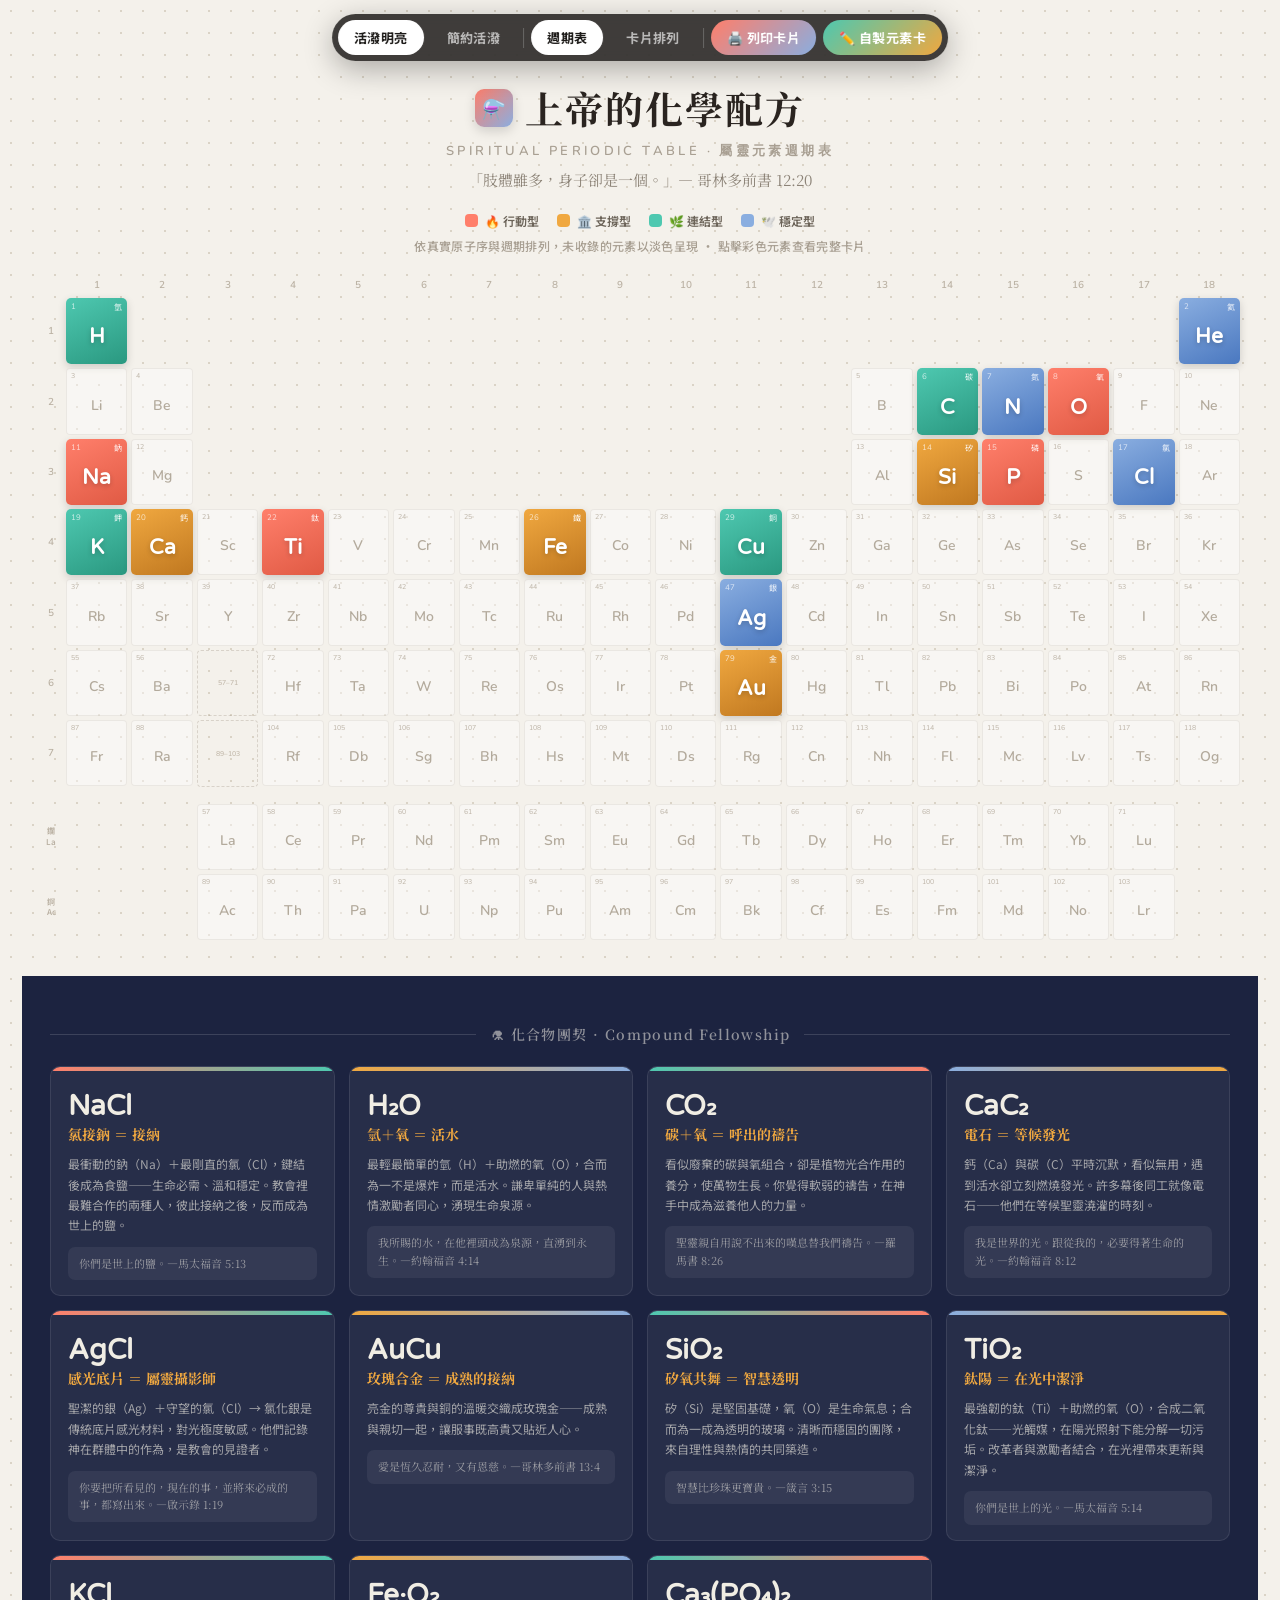
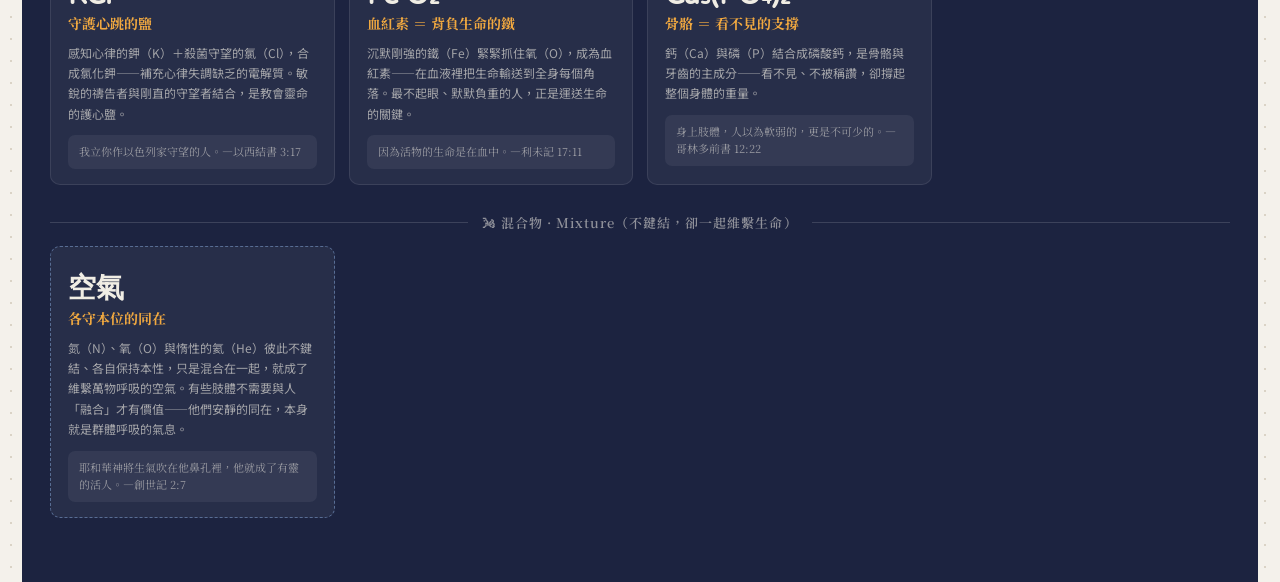
==== commit c258376d: "新增血紅素、骨骼化合物與空氣混合物，移除 SiC - 補 Fe·O₂（血紅素）、Ca₃(PO₄)₂（骨骼）兩組化合物，讓鐵、磷不再落單 - 新增混合物概念（空氣 N+O+He），惰性的氦不鍵結也是穩定" ====
--- a/index.html
+++ b/index.html
@@ -20,6 +20,7 @@
   <button id="sw-grid"  class="sw-btn" onclick="setLayout('grid')">卡片排列</button>
   <div class="sw-sep"></div>
   <button class="sw-btn sw-print" onclick="openPrint()">🖨️ 列印卡片</button>
+  <button class="sw-btn sw-custom" onclick="openDesigner()">✏️ 自製元素卡</button>
 </div>
 
 <!-- ── PAGE ── -->
@@ -79,6 +80,26 @@
   </div>
 </div>
 
+<!-- ── CUSTOM CARD DESIGNER ── -->
+<div id="designer" onclick="closeDesigner()">
+  <div id="designer-inner" onclick="event.stopPropagation()">
+    <div id="designer-head">
+      <div class="dz-head-title">
+        <span class="dz-head-icon">✏️</span>
+        <div>
+          <div class="dz-head-h1">自製元素卡</div>
+          <div class="dz-head-sub">找不到適合你的元素？親手設計一張屬於你的吧</div>
+        </div>
+      </div>
+      <button class="dz-close" onclick="closeDesigner()" aria-label="關閉">✕</button>
+    </div>
+    <div id="designer-body">
+      <div id="designer-form"></div>
+      <div id="designer-preview"></div>
+    </div>
+  </div>
+</div>
+
 <script src="script.js"></script>
 </body>
 </html>
--- a/style.css
+++ b/style.css
@@ -80,6 +80,14 @@
   gap: 5px;
 }
 
+.sw-custom {
+  background: linear-gradient(135deg, #4EC8B0, #F0A840) !important;
+  color: #fff !important;
+  display: flex;
+  align-items: center;
+  gap: 5px;
+}
+
 /* ── PAGE ── */
 #page {
   min-height: 100vh;
@@ -284,6 +292,221 @@
   letter-spacing: .04em;
 }
 
+/* ── CUSTOM CARD DESIGNER ── */
+#designer {
+  position: fixed;
+  inset: 0;
+  z-index: 800;
+  background: rgba(20,18,16,.62);
+  backdrop-filter: blur(6px);
+  -webkit-backdrop-filter: blur(6px);
+  display: none;
+  align-items: center;
+  justify-content: center;
+  padding: 22px;
+}
+
+#designer-inner {
+  width: 1000px;
+  max-width: 100%;
+  max-height: 92vh;
+  background: #FAF9F6;
+  border-radius: 18px;
+  box-shadow: 0 30px 80px rgba(0,0,0,.4);
+  display: flex;
+  flex-direction: column;
+  overflow: hidden;
+}
+
+#designer-head {
+  display: flex;
+  align-items: center;
+  justify-content: space-between;
+  gap: 12px;
+  padding: 16px 20px;
+  background: var(--board);
+  color: var(--board-text);
+  flex-shrink: 0;
+}
+
+.dz-head-title { display: flex; align-items: center; gap: 12px; }
+
+.dz-head-icon {
+  width: 38px; height: 38px;
+  border-radius: 10px;
+  background: linear-gradient(135deg, #4EC8B0, #F0A840);
+  display: flex; align-items: center; justify-content: center;
+  font-size: 19px; flex-shrink: 0;
+}
+
+.dz-head-h1 {
+  font-family: 'Noto Serif TC', serif;
+  font-size: 19px; font-weight: 700; letter-spacing: .04em;
+}
+
+.dz-head-sub {
+  font-family: 'Noto Sans TC', sans-serif;
+  font-size: 12px; font-weight: 400;
+  color: rgba(240,237,228,.6);
+  margin-top: 2px;
+}
+
+.dz-close {
+  border: none; cursor: pointer;
+  width: 34px; height: 34px;
+  border-radius: 50%;
+  background: rgba(255,255,255,.12);
+  color: var(--board-text);
+  font-size: 15px; flex-shrink: 0;
+  transition: background .2s;
+}
+.dz-close:hover { background: rgba(255,255,255,.24); }
+
+#designer-body {
+  display: grid;
+  grid-template-columns: 1fr 340px;
+  gap: 0;
+  overflow: hidden;
+  flex: 1;
+  min-height: 0;
+}
+
+#designer-form {
+  overflow-y: auto;
+  padding: 20px 22px 26px;
+}
+
+#designer-preview {
+  background: #EFEBE3;
+  border-left: 1px solid #E2DCD0;
+  overflow-y: auto;
+  padding: 20px 18px 24px;
+  display: flex;
+  flex-direction: column;
+  align-items: center;
+}
+
+/* form fields */
+.dz-group-label {
+  font-family: 'Noto Sans TC', sans-serif;
+  font-size: 11px; font-weight: 700;
+  letter-spacing: .16em;
+  color: #B3A99C;
+  margin: 18px 0 9px;
+}
+.dz-group-label:first-child { margin-top: 0; }
+
+.dz-row { display: flex; gap: 12px; flex-wrap: wrap; }
+.dz-field { margin-bottom: 13px; flex: 1; min-width: 0; }
+.dz-field.dz-narrow { flex: 0 0 84px; }
+
+.dz-label {
+  display: block;
+  font-family: 'Noto Sans TC', sans-serif;
+  font-size: 12px; font-weight: 600;
+  color: #6B6358;
+  margin-bottom: 5px;
+}
+.dz-label .dz-opt { color: #B3A99C; font-weight: 400; }
+
+.dz-input, .dz-textarea {
+  width: 100%;
+  font-family: 'Noto Sans TC', sans-serif;
+  font-size: 13px;
+  color: #2A2420;
+  background: #fff;
+  border: 1.5px solid #E4DED2;
+  border-radius: 9px;
+  padding: 9px 11px;
+  transition: border-color .15s;
+  -webkit-appearance: none;
+}
+.dz-input:focus, .dz-textarea:focus {
+  outline: none;
+  border-color: #4EC8B0;
+}
+.dz-textarea { resize: vertical; min-height: 56px; line-height: 1.6; }
+
+/* type chooser */
+.dz-types { display: grid; grid-template-columns: 1fr 1fr; gap: 8px; }
+.dz-type-btn {
+  display: flex; align-items: center; gap: 7px;
+  cursor: pointer;
+  font-family: 'Noto Sans TC', sans-serif;
+  font-size: 13px; font-weight: 600;
+  color: #6B6358;
+  background: #fff;
+  border: 1.5px solid #E4DED2;
+  border-radius: 10px;
+  padding: 9px 11px;
+  transition: all .15s;
+}
+.dz-type-btn .dz-type-dot {
+  width: 13px; height: 13px; border-radius: 4px; flex-shrink: 0;
+}
+.dz-type-btn.active { border-color: currentColor; }
+
+/* style toggle in preview */
+.dz-style-toggle {
+  display: inline-flex;
+  background: #fff;
+  border-radius: 999px;
+  padding: 3px;
+  margin-bottom: 16px;
+  box-shadow: 0 1px 3px rgba(0,0,0,.06);
+}
+.dz-style-btn {
+  border: none; cursor: pointer;
+  font-family: 'Noto Sans TC', sans-serif;
+  font-size: 12px; font-weight: 700;
+  padding: 6px 14px;
+  border-radius: 999px;
+  background: transparent;
+  color: #A89F92;
+  transition: all .15s;
+}
+.dz-style-btn.active { background: var(--board); color: #fff; }
+
+#dz-card-wrap {
+  width: 230px;
+  cursor: pointer;
+  perspective: 1200px;
+  -webkit-perspective: 1200px;
+  margin-bottom: 8px;
+}
+.dz-preview-hint {
+  font-family: 'Noto Sans TC', sans-serif;
+  font-size: 11px; color: #A89F92;
+  text-align: center;
+  margin-bottom: 18px;
+}
+
+.dz-actions { display: flex; flex-direction: column; gap: 9px; width: 230px; }
+.dz-btn {
+  border: none; cursor: pointer;
+  font-family: 'Noto Sans TC', sans-serif;
+  font-size: 13px; font-weight: 700;
+  padding: 11px 14px;
+  border-radius: 10px;
+  transition: filter .15s, background .15s;
+}
+.dz-btn:hover { filter: brightness(1.05); }
+.dz-btn-primary { background: linear-gradient(135deg,#4EC8B0,#F0A840); color: #fff; }
+.dz-btn-ghost {
+  background: #fff; color: #6B6358; border: 1.5px solid #E4DED2;
+}
+
+@media (max-width: 760px) {
+  #designer { padding: 0; }
+  #designer-inner { max-height: 100vh; height: 100vh; border-radius: 0; }
+  #designer-body { grid-template-columns: 1fr; }
+  #designer-preview {
+    border-left: none;
+    border-top: 1px solid #E2DCD0;
+    order: -1;
+  }
+}
+
 /* ── PRINT LINK (small, bottom of page) ── */
 .print-link-wrap {
   text-align: center;
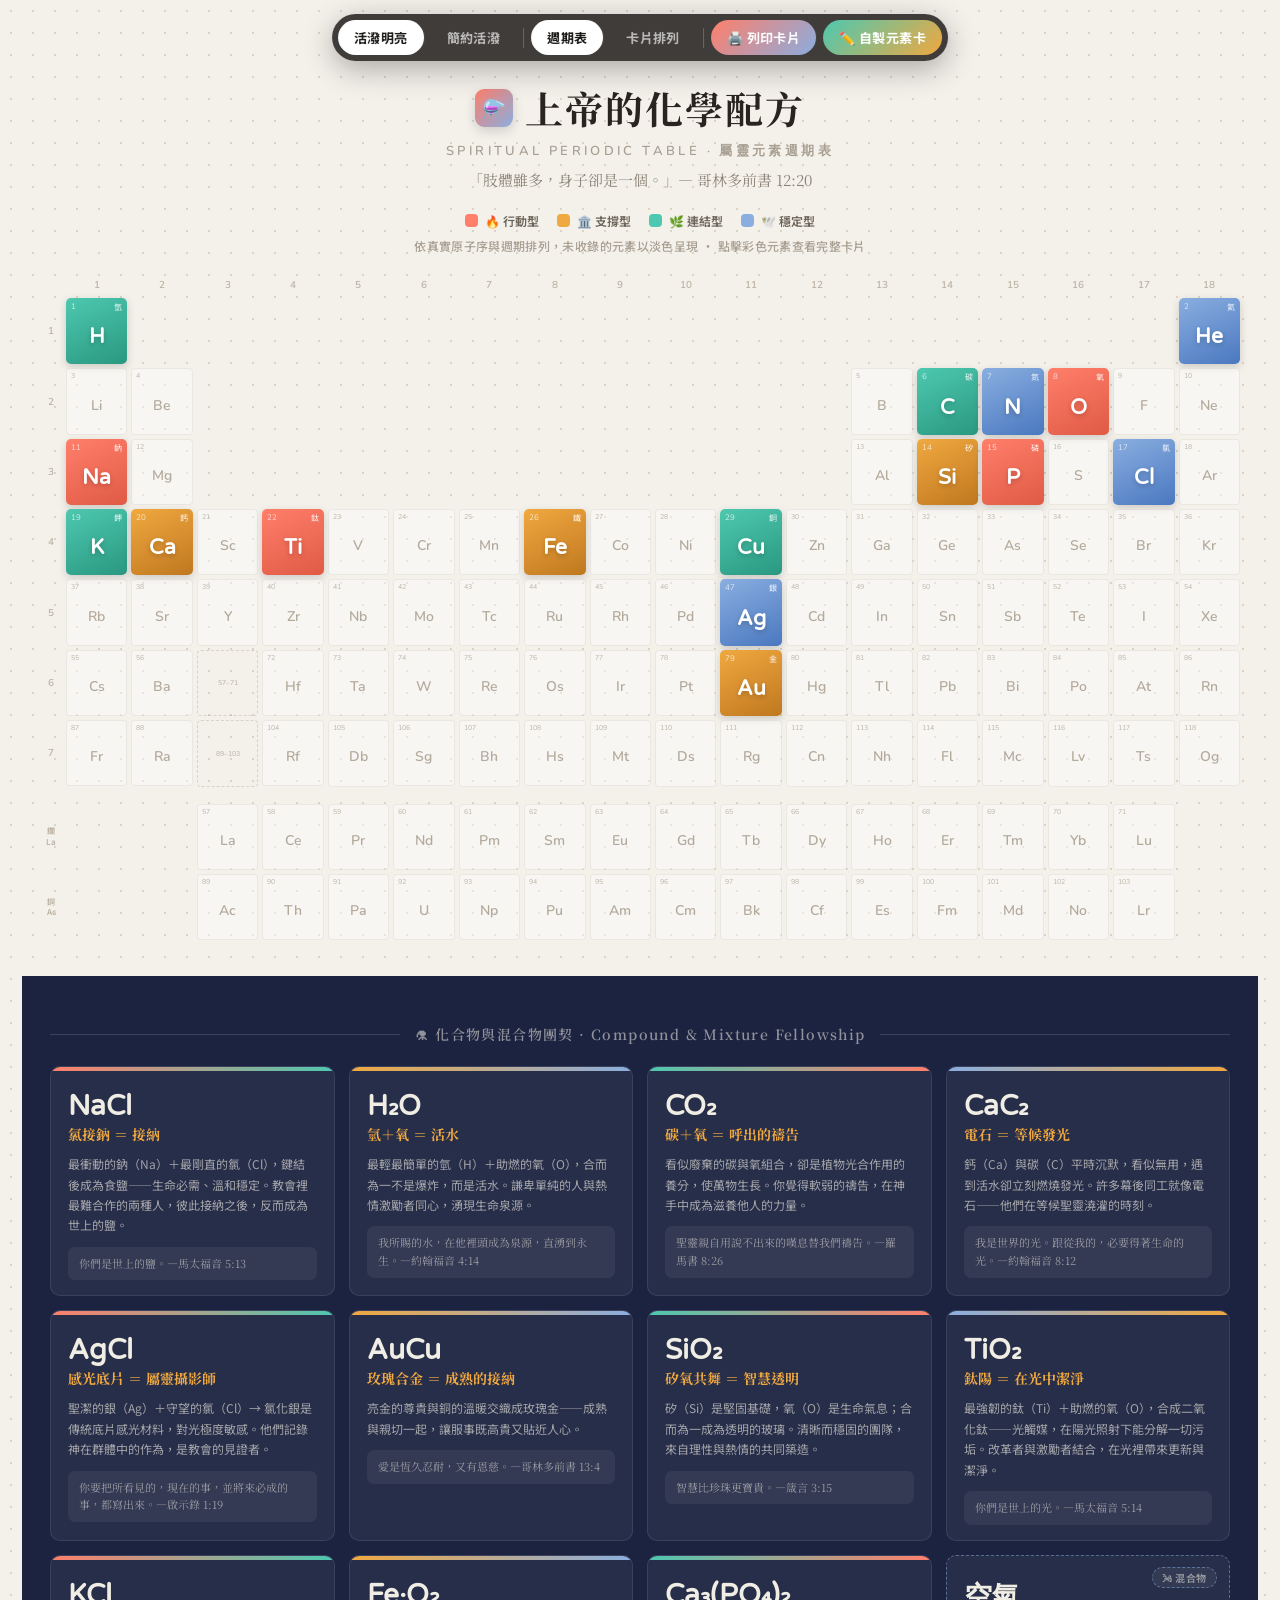
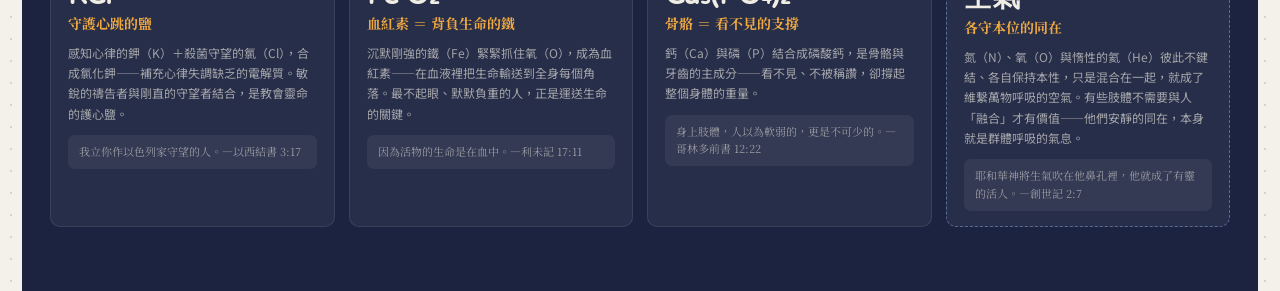
==== commit ebb89051: "化合物與混合物併區＋點選放大，並調整配對活動流程 - 化合物與混合物併入同一格區，混合物以虛線邊框＋徽章區別 - 圖卡點選後彈出放大視窗（cmodal），含彈跳動畫與翻面內容 - 活動流程：圖卡分享改" ====
--- a/index.html
+++ b/index.html
@@ -80,6 +80,14 @@
   </div>
 </div>
 
+<!-- ── COMPOUND / MIXTURE MODAL ── -->
+<div id="cmodal" onclick="closeCompoundModal()">
+  <div id="cmodal-box">
+    <div id="cmodal-inner" onclick="event.stopPropagation()"></div>
+    <div class="modal-hint">點擊空白處關閉</div>
+  </div>
+</div>
+
 <!-- ── CUSTOM CARD DESIGNER ── -->
 <div id="designer" onclick="closeDesigner()">
   <div id="designer-inner" onclick="event.stopPropagation()">
--- a/style.css
+++ b/style.css
@@ -292,6 +292,34 @@
   letter-spacing: .04em;
 }
 
+/* ── COMPOUND / MIXTURE MODAL ── */
+#cmodal {
+  position: fixed;
+  inset: 0;
+  z-index: 700;
+  background: rgba(20,18,16,.62);
+  backdrop-filter: blur(5px);
+  -webkit-backdrop-filter: blur(5px);
+  display: none;
+  align-items: center;
+  justify-content: center;
+  padding: 24px;
+}
+
+#cmodal-box {
+  width: 520px;
+  max-width: 92vw;
+}
+
+#cmodal-inner {
+  animation: cmodal-pop .26s cubic-bezier(.18,.89,.32,1.18);
+}
+
+@keyframes cmodal-pop {
+  from { opacity: 0; transform: scale(.86); }
+  to   { opacity: 1; transform: scale(1); }
+}
+
 /* ── CUSTOM CARD DESIGNER ── */
 #designer {
   position: fixed;
